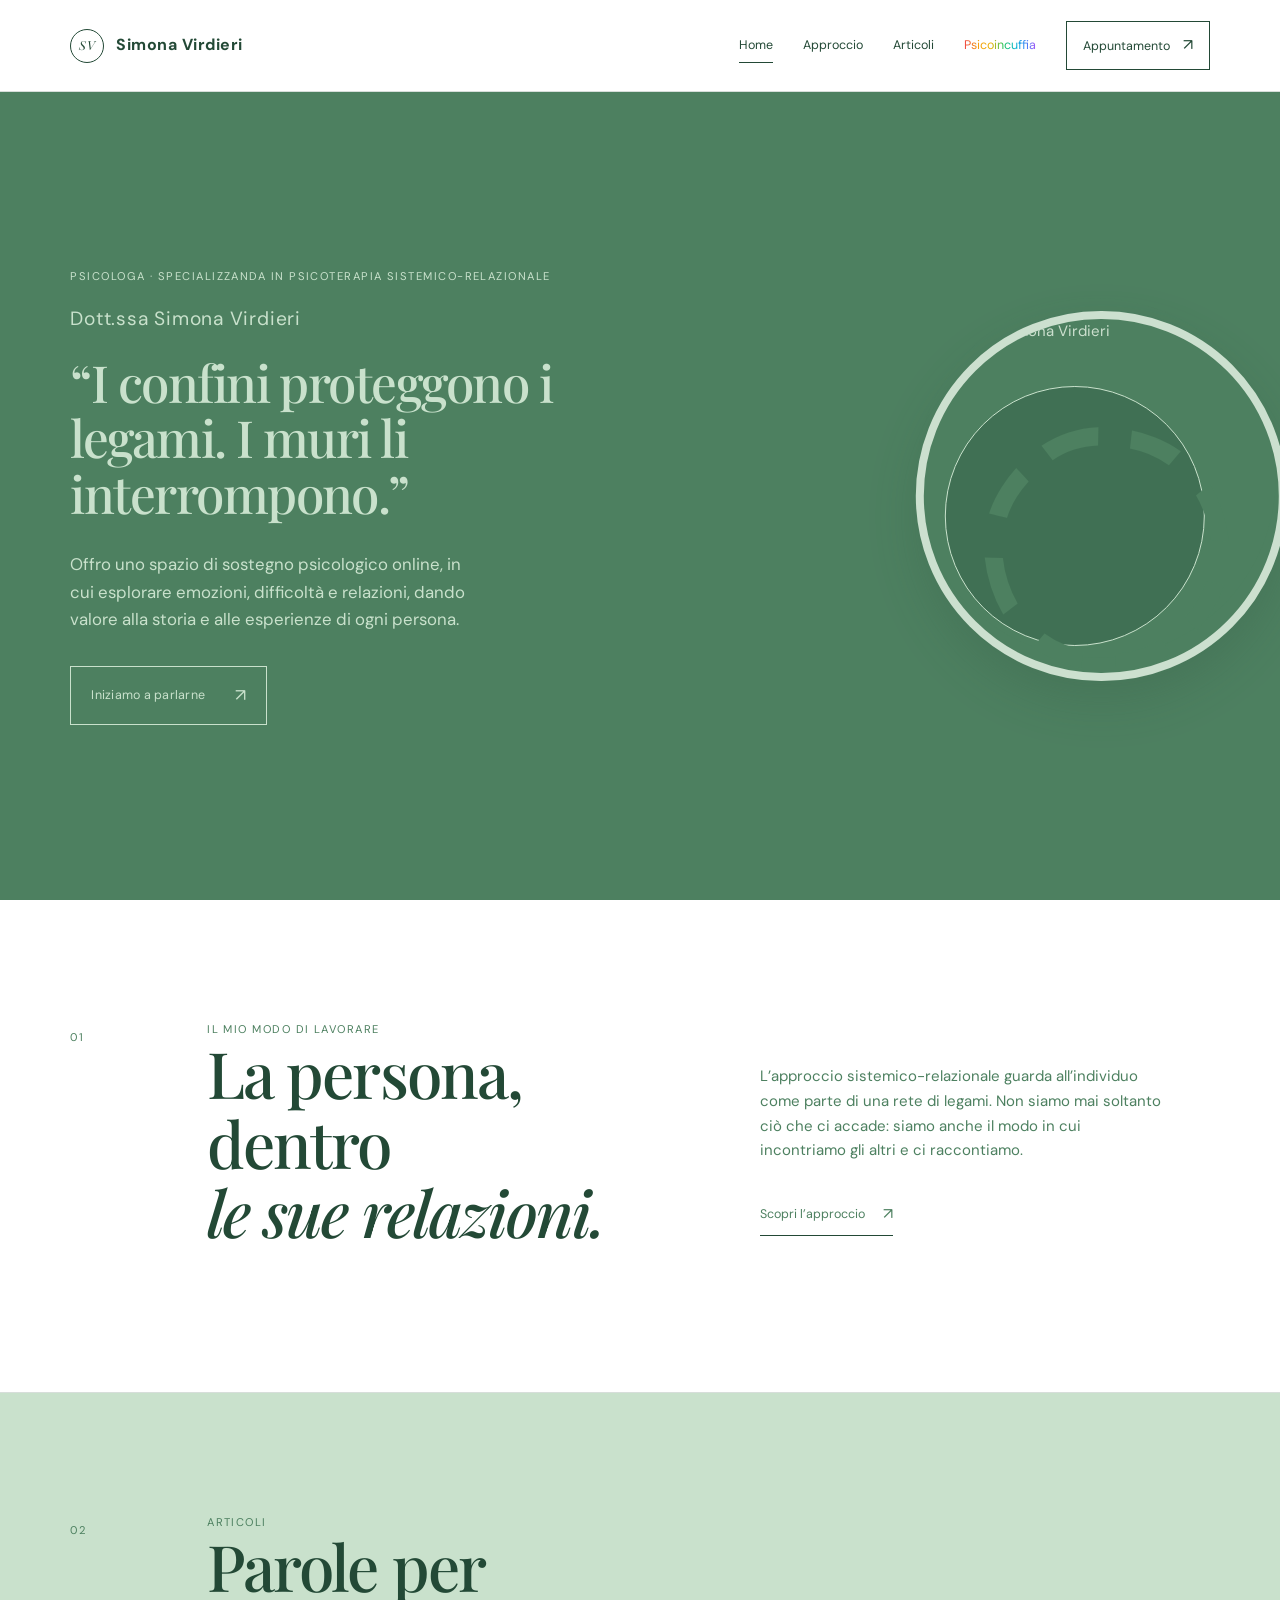
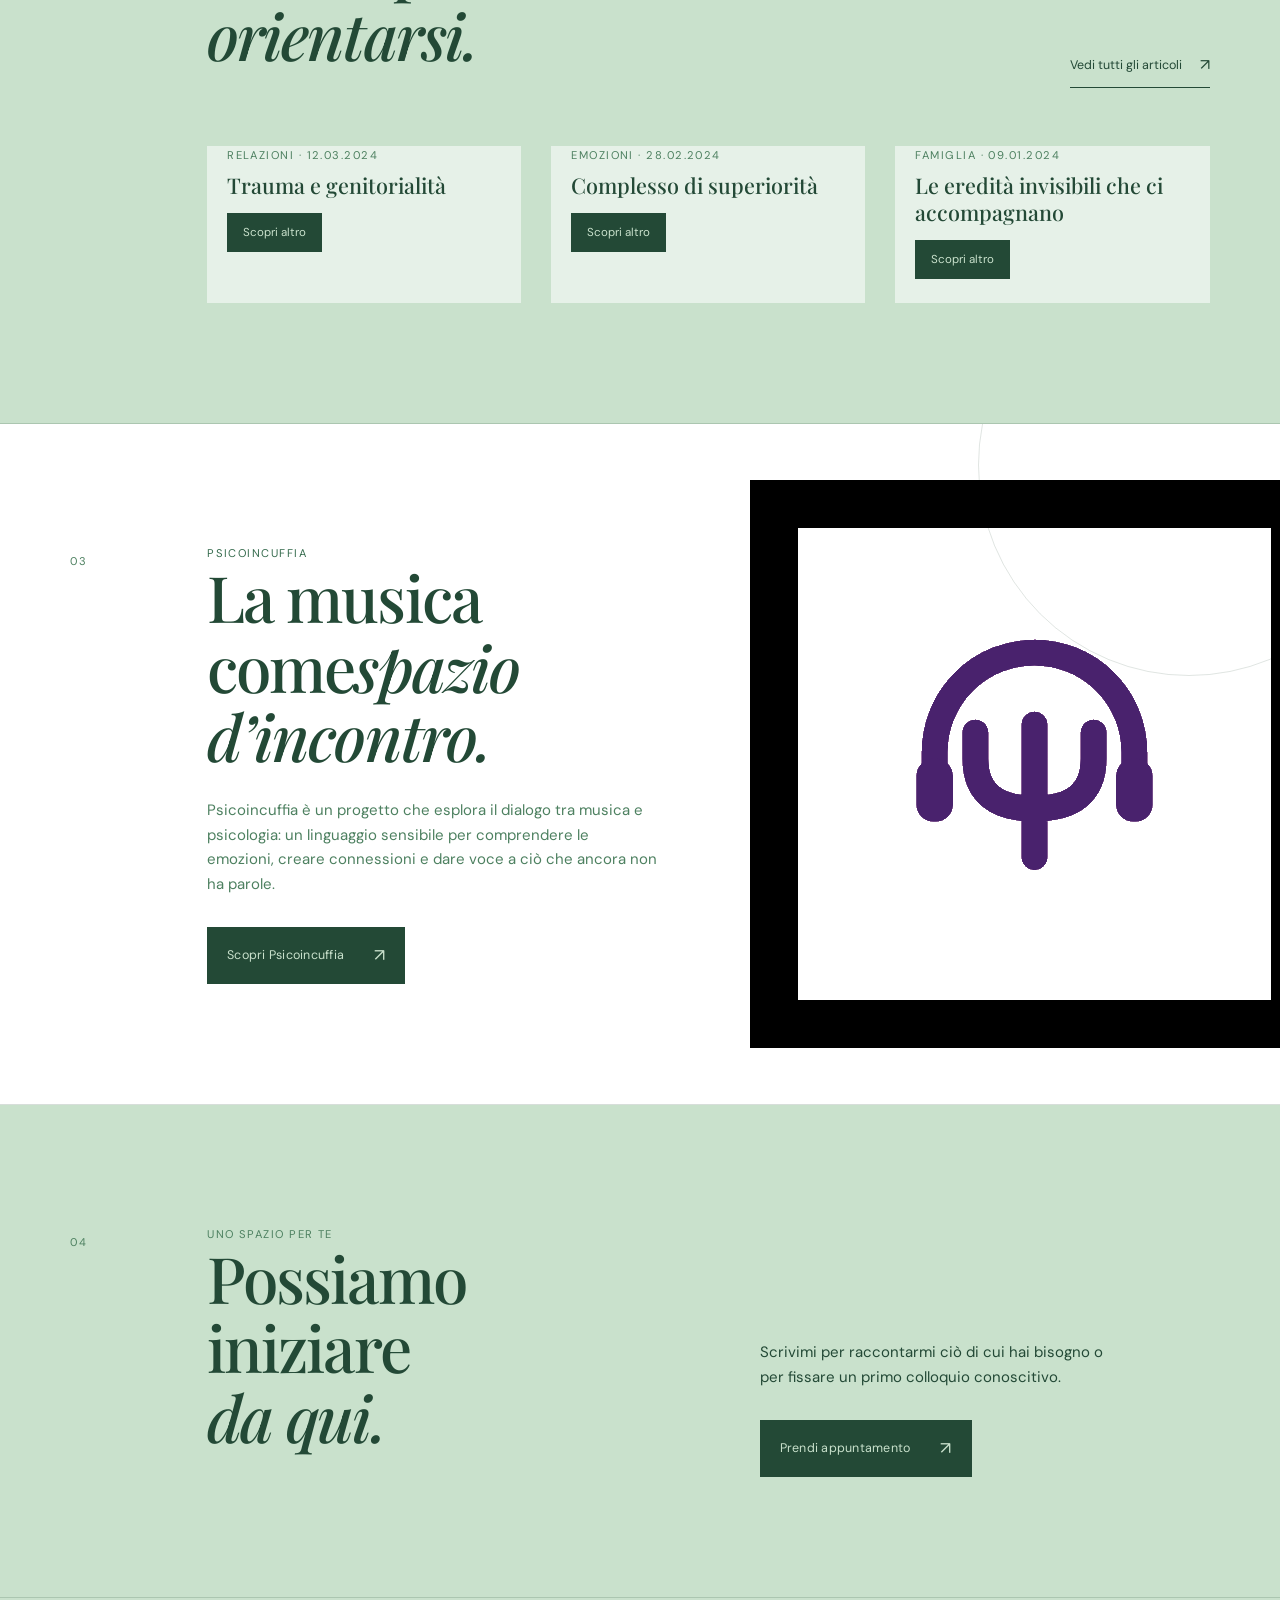
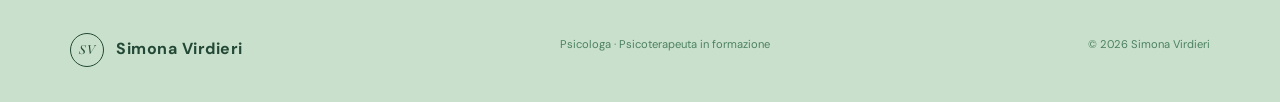
==== index.html @ 4090c01a "Update index.html" ====
<!DOCTYPE html>
<html lang="it">
<head> <meta name="google-site-verification" content="0y4jMV9rz8_rsXm5HGgFkfw5NKQQXF4beronftSLu2Y" />

  <meta charset="UTF-8" />
  <meta name="viewport" content="width=device-width, initial-scale=1.0" />
  <meta name="description" content="Simona Virdieri, psicologa online e specializzanda in psicoterapia sistemico-relazionale. Sostegno psicologico per ansia, autostima e difficoltà relazionali." />
  <title>Simona Virdieri | Psicologa online – Sostegno psicologico</title>
  <link rel="preconnect" href="https://fonts.googleapis.com">
  <link rel="preconnect" href="https://fonts.gstatic.com" crossorigin>
  <link href="https://fonts.googleapis.com/css2?family=DM+Sans:wght@400;500;600&family=Playfair+Display:ital,wght@0,500;0,600;1,500&display=swap" rel="stylesheet">
  <link rel="stylesheet" href="styles.css" />
</head>
<body>
  <header class="site-header">
    <a class="brand" href="index.html"><span>SV</span><strong>Simona Virdieri</strong></a>
    <button class="menu-toggle" aria-label="Apri menu"><i></i><i></i></button>
    <nav class="main-nav">
      <a class="active" href="index.html">Home</a><a href="approccio.html">Approccio</a><a href="articoli.html">Articoli</a><a href="progetto.html">Psicoincuffia</a><a class="nav-cta" href="appuntamento.html">Appuntamento <b>↗</b></a>
    </nav>
  </header>
  <svg aria-hidden="true" width="0" height="0" style="position:absolute">
    <filter id="remove-white" color-interpolation-filters="sRGB">
      <feColorMatrix type="matrix" values="1 0 0 0 0  0 1 0 0 0  0 0 1 0 0  -4 -4 -4 0 8" />
      <feComponentTransfer>
        <feFuncA type="discrete" tableValues="0 0 0 1" />
      </feComponentTransfer>
    </filter>
  </svg>
  <main>
    <section class="hero home-hero">
      <div class="hero-copy"><p class="eyebrow">Psicologa · Specializzanda in psicoterapia sistemico-relazionale</p><p class="hero-name">Dott.ssa Simona Virdieri</p><h1>“I confini proteggono i legami. I muri li interrompono.”</h1><p class="hero-intro">Offro uno spazio di sostegno psicologico online, in cui esplorare emozioni, difficoltà e relazioni, dando valore alla storia e alle esperienze di ogni persona.</p><a class="button button-light" href="appuntamento.html">Iniziamo a parlarne <span>↗</span></a></div>
      <div class="hero-art"><div class="orb orb-one"></div><div class="orb orb-two"></div><div class="line-art">◌</div><img class="hero-photo" src="https://uploads.onecompiler.io/44wy9taac/ai-1789488946558/ChatGPT%20Image%2025%20ago%202026,%2014_10_50.png" alt="Dott.ssa Simona Virdieri"></div>
    </section>

    <section class="numbered-section" id="approccio-preview"><div class="section-number">01</div><div class="section-content"><div><p class="eyebrow">Il mio modo di lavorare</p><h2>La persona, dentro<br><em>le sue relazioni.</em></h2></div><div class="section-text"><p>L’approccio sistemico-relazionale guarda all’individuo come parte di una rete di legami. Non siamo mai soltanto ciò che ci accade: siamo anche il modo in cui incontriamo gli altri e ci raccontiamo.</p><a class="text-link" href="approccio.html">Scopri l’approccio <span>↗</span></a></div></div></section>

    <section class="numbered-section sand" id="articoli-preview"><div class="section-number">02</div><div class="section-content block"><div class="split-heading"><div><p class="eyebrow">Articoli</p><h2>Parole per<br><em>orientarsi.</em></h2></div><a class="text-link desktop-link" href="articoli.html">Vedi tutti gli articoli <span>↗</span></a></div><div class="article-grid"><article class="article-card"><div class="article-image image-quiet"><span>01</span></div><p class="meta">Relazioni · 12.03.2024</p><h3>Trauma e genitorialità</h3><a href="articoli.html#domande" class="read-more">Scopri altro</a></article><article class="article-card"><div class="article-image image-window"><span>02</span></div><p class="meta">Emozioni · 28.02.2024</p><h3>Complesso di superiorità</h3><a href="articoli.html#corpo" class="read-more">Scopri altro</a></article><article class="article-card"><div class="article-image image-hands"><span>03</span></div><p class="meta">Famiglia · 09.01.2024</p><h3>Le eredità invisibili che ci accompagnano</h3><a href="articoli.html#eredita" class="read-more">Scopri altro</a></article></div><a class="text-link mobile-link" href="articoli.html">Vedi tutti gli articoli <span>↗</span></a></div></section>

    <section class="numbered-section project-preview"><div class="section-number">03</div><div class="section-content project-layout"><div><p class="eyebrow">Psicoincuffia</p><h2><span class="Psicoincuffia-title-line">La musica come</span><span class="Psicoincuffia-title-line"><em>spazio d’incontro.</em></span></h2><p class="wide-copy">Psicoincuffia è un progetto che esplora il dialogo tra musica e psicologia: un linguaggio sensibile per comprendere le emozioni, creare connessioni e dare voce a ciò che ancora non ha parole.</p><a class="button button-dark" href="progetto.html">Scopri Psicoincuffia <span>↗</span></a></div><div class="project-mark home-project-mark"><img class="project-logo" src="Avatar.svg" alt="Logo Psicoincuffia"></div></div></section>

    <section class="numbered-section contact-band"><div class="section-number">04</div><div class="section-content contact-layout"><div><p class="eyebrow">Uno spazio per te</p><h2>Possiamo iniziare<br><em>da qui.</em></h2></div><div><p>Scrivimi per raccontarmi ciò di cui hai bisogno o per fissare un primo colloquio conoscitivo.</p><a class="button button-dark" href="appuntamento.html">Prendi appuntamento <span>↗</span></a></div></div></section>
  </main>
  <footer><div class="brand"><span>SV</span><strong>Simona Virdieri</strong></div><p>Psicologa · Psicoterapeuta in formazione</p><p>© <span class="year"></span> Simona Virdieri</p></footer>
  <script src="script.js"></script>
</body>
</html>
---- styles.css ----
/* Base */
:root{--ink:#234936;--muted:#4d8060;--cream:#c9e1cc;--sand:#c9e1cc;--sage:#4d8060;--line:rgba(35,73,54,.18);--pastel-green:#4d8060;--deep-green:#4d8060;--mid-green:#4d8060;--serif:'Playfair Display',Georgia,serif;--sans:'DM Sans',Arial,sans-serif}*{box-sizing:border-box}html{scroll-behavior:smooth}body{margin:0;color:var(--ink);background:var(--cream);font-family:var(--sans);font-size:15px;line-height:1.65;overflow-x:hidden}a{color:inherit;text-decoration:none}h1,h2,h3,p{margin-top:0}h1,h2{font-family:var(--serif);font-weight:500;line-height:1.08;letter-spacing:-.03em}h1{font-size:clamp(3.8rem,8vw,7.7rem);margin:20px 0 30px}.home-hero h1{font-size:clamp(2rem,4vw,4.2rem);max-width:600px}h2{font-size:clamp(2.7rem,5vw,5rem);margin-bottom:26px}h3{font-family:var(--serif);font-size:1.35rem;font-weight:500;line-height:1.25;margin:8px 0 14px}em{font-style:italic;font-weight:500}.eyebrow,.meta,.section-number{font-size:.7rem;letter-spacing:.13em;text-transform:uppercase}.eyebrow{color:var(--muted);margin-bottom:0}.site-header{height:92px;padding:0 5.5vw;display:flex;align-items:center;justify-content:space-between;border-bottom:1px solid var(--line);background:#fff;position:relative;z-index:5}.brand{display:flex;align-items:center;gap:12px;font-size:.78rem;letter-spacing:.04em}.brand strong{font-size:1rem}.brand span{width:34px;height:34px;border:1px solid var(--ink);border-radius:50%;display:grid;place-items:center;font-family:var(--serif);font-style:italic}.main-nav{display:flex;align-items:center;gap:30px;font-size:.78rem}.main-nav a{position:relative}.main-nav a[href="progetto.html"]{background:linear-gradient(90deg,#ef4444 0%,#f59e0b 20%,#eab308 38%,#22c55e 55%,#06b6d4 72%,#3b82f6 86%,#a855f7 100%);-webkit-background-clip:text;background-clip:text;color:transparent}.main-nav a:not(.nav-cta):after{content:'';position:absolute;height:1px;background:var(--ink);left:0;right:100%;bottom:-7px;transition:.3s}.main-nav a:hover:after,.main-nav a.active:after{right:0}.nav-cta{border:1px solid var(--ink);padding:10px 16px;transition:.3s}.nav-cta:hover{background:var(--ink);color:#fff}.nav-cta b{font-size:1rem;margin-left:10px;font-weight:400}.menu-toggle{display:none;background:none;border:0}.hero{min-height:calc(100vh - 92px);padding:7vw 5.5vw;display:grid;grid-template-columns:1.15fr .85fr;align-items:center;background:var(--deep-green);color:var(--cream);overflow:hidden}.hero .eyebrow{color:var(--sand)}.hero-name{font-size:1.2rem;letter-spacing:.04em;margin:18px 0 0;color:var(--cream)}.hero-intro{max-width:410px;color:var(--sand);font-size:1.05rem;margin-bottom:32px}.button{display:inline-flex;align-items:center;gap:30px;padding:14px 20px;font-size:.78rem;letter-spacing:.02em;transition:.3s}.button span{font-size:1.1rem}.button-light{border:1px solid var(--sand)}.button-light:hover{background:var(--sand);color:var(--ink)}.button-dark{background:var(--ink);color:var(--cream)}.button-dark:hover{background:var(--deep-green);transform:translateY(-2px)}.hero-art{height:550px;position:relative;display:grid;place-items:center;transform:translateX(4vw)}.hero-photo{position:relative;z-index:2;width:min(72%,390px);aspect-ratio:1 / 1;object-fit:cover;border-radius:50%;border:8px solid var(--sand);box-shadow:0 20px 50px rgba(35,73,54,.2);filter:saturate(.82)}.orb{position:absolute;border-radius:50%;filter:blur(.2px)}.orb-one{width:360px;height:360px;background:var(--pastel-green);right:3%;top:14%;opacity:.8}.orb-two{width:260px;height:260px;border:1px solid var(--sand);right:22%;top:30%;background:rgba(35,73,54,.28)}.line-art{position:absolute;z-index:1;right:15%;top:22%;font-family:var(--serif);font-size:20rem;line-height:1;color:var(--mid-green);transform:rotate(-18deg)}.numbered-section{padding:120px 5.5vw;border-bottom:1px solid var(--line);display:grid;grid-template-columns:12% 1fr}.numbered-section#approccio-preview,.numbered-section.project-preview{background:#fff}.numbered-section#articoli-preview,.numbered-section.contact-band{background:var(--cream)}.section-number{color:var(--muted);padding-top:8px}.section-content{display:grid;grid-template-columns:1fr 1fr;gap:8vw}.section-text{max-width:410px;padding-top:44px;color:var(--muted)}.text-link{display:inline-flex;gap:18px;align-items:center;font-size:.78rem;margin-top:23px;border-bottom:1px solid var(--ink);padding-bottom:8px}.text-link span{font-size:1rem}.sand{background:var(--sand)}.section-content.block{display:block}.split-heading{display:flex;justify-content:space-between;align-items:end;margin-bottom:50px}.desktop-link{margin:0 0 8px}.mobile-link{display:none}.article-grid{display:grid;grid-template-columns:repeat(3,1fr);gap:30px}.article-image{height:260px;position:relative;overflow:hidden;margin-bottom:20px}.article-card .article-image,.full-article .article-image{display:none}.article-card{padding-bottom:24px;background:rgba(255,255,255,.55)}.article-card .article-image{margin:0 0 20px}.article-card .meta,.article-card h3,.article-card .read-more{margin-left:20px;margin-right:20px}.article-image:before,.article-image:after{content:'';position:absolute;border-radius:50%}.image-quiet{background:var(--mid-green)}.image-quiet:before{width:230px;height:230px;border:1px solid var(--sand);left:15%;top:-10%}.image-quiet:after{width:140px;height:140px;background:var(--sage);right:12%;bottom:-15%}.image-window{background:var(--sage)}.image-window:before{width:150px;height:280px;background:var(--sand);left:25%;top:-30px;transform:skew(-8deg)}.image-window:after{width:2px;height:300px;background:var(--ink);left:54%;top:0;box-shadow:60px 0 var(--ink)}.image-hands{background:var(--mid-green)}.image-hands:before{width:260px;height:110px;background:var(--sand);left:10%;bottom:-8%;transform:rotate(-25deg)}.image-hands:after{width:210px;height:100px;border:1px solid var(--ink);left:25%;bottom:16%;transform:rotate(20deg)}.article-image span{position:absolute;z-index:1;right:16px;top:14px;color:#fff;font-family:var(--serif);font-style:italic;font-size:1.5rem}.meta{color:var(--muted);margin-bottom:6px}.read-more{display:inline-flex;align-items:center;background:var(--ink);color:var(--cream);padding:10px 16px;font-size:.72rem;transition:.3s}.read-more:hover{background:var(--deep-green);transform:translateY(-2px)}.project-preview{background:#dcebdc;position:relative;overflow:hidden}.project-preview:after{content:'';position:absolute;width:420px;height:420px;border:1px solid rgba(35,73,54,.14);border-radius:50%;right:-120px;top:-170px;pointer-events:none}.project-preview .section-content{position:relative;z-index:1}.project-preview .eyebrow{color:#356b4d}.project-preview .wide-copy{color:#4d8060}.project-layout{align-items:center}.wide-copy{max-width:450px;color:var(--muted);margin:28px 0 30px}.nowrap{white-space:nowrap}.mindfamily-title-line{display:block;white-space:nowrap}.project-mark{justify-self:end;width:350px;height:350px;border:0;border-radius:0;display:flex;align-items:center;justify-content:center;overflow:visible;transform:none;background:transparent}.project-logo{display:block;width:135%;height:135%;object-fit:contain;transform:none;mix-blend-mode:multiply;filter:url(#remove-white) contrast(1.35) saturate(1.15)}.project-page-mark{background:transparent}.project-page-mark .project-logo{width:135%;height:135%;filter:url(#remove-white)}.home-project-mark{background:transparent}.home-project-mark .project-logo{width:135%;height:135%;padding:0;object-fit:contain;transform:none;filter:url(#remove-white)}.contact-band{background:var(--sage)}.contact-layout{align-items:end}.contact-layout>div:last-child{max-width:360px;color:var(--ink)}.contact-layout .button{margin-top:15px}.contact-buttons{display:flex;flex-wrap:wrap;gap:12px;margin-top:15px}.contact-buttons .button{margin-top:0}footer{padding:35px 5.5vw;display:flex;align-items:center;justify-content:space-between;color:var(--muted);font-size:.7rem}footer .brand{color:var(--ink)}
/* Inner pages */
.page-intro{padding:100px 12% 80px;border-bottom:1px solid var(--line)}.article-page-intro{background:#fff;padding-top:72px;padding-bottom:58px}.article-page-intro h1{font-size:clamp(2.7rem,5vw,5rem)}.page-intro h1{max-width:900px;margin-bottom:25px}.approach-intro{text-align:left}.approach-intro .eyebrow{text-align:left}.approach-intro h1{font-size:clamp(3rem,6vw,6rem);margin-left:0;margin-right:0}.approach-intro p:last-child{margin-left:0;margin-right:0}.page-intro p{max-width:510px;color:var(--muted);font-size:1.05rem}.inner-section{padding:90px 12%;border-bottom:1px solid var(--line)}.white-section{background:#fff}.inner-grid{display:grid;grid-template-columns:1fr 1fr;gap:10vw}.inner-section h2{font-size:clamp(2.4rem,4vw,4rem)}.inner-section p{color:var(--muted);max-width:560px}.quote{font:italic 1.8rem/1.3 var(--serif);color:var(--ink)!important;border-left:1px solid var(--sage);padding-left:28px;margin:0}.principles{display:grid;grid-template-columns:repeat(3,minmax(0,1fr));gap:18px;margin-top:60px;align-items:stretch}.principle{height:280px;min-height:280px;min-width:0;padding:24px;background:var(--cream);border:1px solid var(--line);display:flex;flex-direction:column;justify-content:space-between;transition:.35s;transform:none;overflow:hidden;overflow-wrap:break-word;word-break:normal;hyphens:auto}.principle:nth-child(2){background:#dcebdc;transform:none}.principle:nth-child(3){background:var(--sand);transform:none}.principle:hover{background:#fff;transform:translateY(-10px)}.principle strong{font:1.6rem var(--serif);display:block;margin-bottom:12px;flex-shrink:0}.principle p{margin-bottom:0;overflow-wrap:break-word;word-break:normal;hyphens:auto}.article-search{padding:45px 12% 0;background:#fff}.article-search label{display:block;color:var(--muted);font-size:.7rem;letter-spacing:.13em;text-transform:uppercase;margin-bottom:12px}.search-field{max-width:620px;display:flex;align-items:center;border-bottom:1px solid var(--ink)}.search-field input{width:100%;border:0;outline:0;background:transparent;color:var(--ink);font:1.05rem var(--sans);padding:12px 0}.search-field input::placeholder{color:var(--muted)}.search-field button{border:0;background:var(--ink);color:var(--cream);padding:10px 16px;font:inherit;font-size:.75rem;cursor:pointer;white-space:nowrap;transition:.3s}.search-field button:hover{background:var(--deep-green)}.search-field button span{margin-left:10px;font-size:1rem}.search-status{min-height:24px;margin:14px 0 0;color:var(--muted);font-size:.8rem}.article-list{padding:25px 12% 55px;background:#fff;display:grid;gap:30px}.full-article{display:grid;grid-template-columns:1fr;gap:0;padding:30px;background:var(--cream);border:1px solid var(--line)}.full-article .article-image{display:none}.full-article h2{font-size:2.8rem;margin:8px 0 15px}.full-article>div:first-child>.meta{display:none}.full-article>div:last-child>.eyebrow{display:none}.full-article p{max-width:620px;color:var(--muted)}.article-body{margin-top:20px}.article-body p{margin-bottom:14px}.article-toggle{font-family:var(--sans);background:none;color:var(--ink);cursor:pointer}.article-toggle:hover{background:var(--ink);color:var(--cream)}.more-articles{display:block;margin:10px auto 0;background:var(--ink);color:var(--cream);border:0;padding:14px 28px;font:inherit;font-size:.78rem;cursor:pointer}.more-articles span{font-size:1rem;margin-left:16px}.additional-articles{display:grid;gap:30px;margin-top:30px}.additional-articles[hidden]{display:none}.project-hero{background:var(--sand);min-height:450px;display:grid;grid-template-columns:1fr 1fr;align-items:center;padding:70px 12%}.project-hero h1{font-size:clamp(4rem,8vw,8rem);color:var(--muted);margin-bottom:28px}.project-hero-description{max-width:460px;margin:0;padding-bottom:28px;border-bottom:1px solid var(--ink)}
/* Identità visiva MindFamily */
.project-site{background:#fff;color:#182d5b}.project-site .site-header{background:#fff;border-color:rgba(24,45,91,.16)}.project-site .eyebrow{color:#405d99}.project-site .project-hero-original{min-height:calc(100vh - 92px);position:relative;overflow:hidden;grid-template-columns:1fr 1fr;padding:8vw 12%;background:#f5f3ed}.project-site .project-hero-original:before{content:'';position:absolute;width:58vw;height:58vw;border-radius:50%;right:-18vw;top:-25vw;background:#e7eee8;opacity:.72;filter:blur(1px)}.project-site .project-hero-copy,.project-site .project-visual{position:relative;z-index:1}.project-kicker{font-size:.7rem;letter-spacing:.18em;text-transform:uppercase;color:#718b82;margin:24px 0 0}.project-site .project-hero-original h1{font-size:clamp(4rem,9vw,8rem);line-height:1.12;letter-spacing:-.04em;color:#182d5b;margin:25px 0 38px;padding:0 .24em .28em 0;overflow:visible}.project-site .project-hero-original h1 em{display:inline-block;line-height:1.12;padding:0 .18em .12em 0;background:#9bb9ad;-webkit-background-clip:border-box;background-clip:border-box;color:#182d5b}.project-site .project-hero-description{font-size:1.05rem;line-height:1.55;border-color:#182d5b}.project-button{margin-top:25px;background:#182d5b;color:#fff}.project-button:hover{background:#718b82}.project-visual{height:480px;display:grid;place-items:center}.project-site .project-page-mark{width:360px;height:360px;z-index:2}.project-site .project-page-mark .project-logo{width:145%;height:145%;mix-blend-mode:multiply}.visual-ring{position:absolute;border:1px solid rgba(24,45,91,.22);border-radius:50%;animation:projectPulse 5s ease-in-out infinite}.ring-one{width:390px;height:390px}.ring-two{width:520px;height:520px;animation-delay:1s}.visual-note{position:absolute;z-index:3;color:#c48c99;font:italic 5rem var(--serif);animation:noteFloat 4s ease-in-out infinite}.note-one{top:8%;right:8%}.note-two{bottom:8%;left:8%;color:#7fa6ad;animation-delay:1.2s}.project-scroll-label{position:absolute;bottom:28px;left:12%;font-size:.65rem;letter-spacing:.16em;text-transform:uppercase;color:#718b82}.project-scroll-label span{font-size:1.1rem;margin-left:12px}@keyframes projectPulse{50%{transform:scale(1.06);opacity:.5}}@keyframes noteFloat{50%{transform:translateY(-12px) rotate(8deg)}}.project-manifesto{position:relative;display:grid;grid-template-columns:18% 1fr 20%;gap:5vw;padding:120px 12%;background:#fff;border-bottom:1px solid rgba(24,45,91,.16)}.manifesto-index{font-size:.65rem;letter-spacing:.15em;color:#405d99}.manifesto-content{max-width:720px}.manifesto-content h2{color:#182d5b;font-size:clamp(2rem,3.5vw,3.5rem)}.manifesto-content>p:not(.eyebrow){max-width:580px;color:#405d99}.manifesto-stamp{align-self:center;justify-self:end;width:130px;height:130px;border:1px solid #ef476f;border-radius:50%;display:grid;place-items:center;text-align:center;color:#ef476f;font:2.2rem var(--serif);transform:rotate(12deg)}.manifesto-stamp span{font: .5rem var(--sans);letter-spacing:.08em;text-transform:uppercase}.project-voices{padding:110px 12%;background:#eef3ef;color:#182d5b;display:grid;grid-template-columns:30% 1fr;gap:6vw}.project-voices .eyebrow{color:#718b82}.project-voices h2{color:#182d5b}.voices-track{display:grid;grid-template-columns:repeat(3,1fr);gap:14px;align-items:end}.voice-card{min-height:210px;padding:24px;background:#f5f2ed;border:1px solid rgba(24,45,91,.14);display:flex;flex-direction:column;justify-content:space-between;transform:rotate(-2deg);transition:.35s}.voice-card:nth-child(2){background:#e5eee9;transform:rotate(2deg) translateY(-24px)}.voice-card:nth-child(3){background:#edf1f0}.voice-card:hover{background:#e9dddd;transform:translateY(-10px) rotate(0)}.voice-card span{font-size:.7rem;color:#718b82}.voice-card strong{font:2rem var(--serif)}.voice-card p{margin:0;color:#5f7770;font-size:.85rem}.project-site .social-section{background:#fff;color:#182d5b}.project-site .social-card{background:#f3f0eb;border-color:rgba(24,45,91,.12)}.project-site .social-card:hover{background:#e8efeb}.project-site .playlist-section{background:#fff}.project-site .playlist-card{background:#718f82}.playlist-section{padding:110px 12%;display:grid;grid-template-columns:.85fr 1.15fr;gap:8vw;align-items:center;background:#fff;border-bottom:1px solid var(--line)}.playlist-section>div:first-child{position:relative;padding:38px 0 38px 38px}.playlist-section>div:first-child:before{content:'LISTEN';position:absolute;left:0;top:0;color:var(--muted);font-size:.62rem;letter-spacing:.2em;writing-mode:vertical-rl}.playlist-section h2{font-size:clamp(2.2rem,3.4vw,3.5rem);margin:14px 0 20px;white-space:nowrap}.playlist-section p:not(.eyebrow){max-width:450px;color:var(--muted);margin-bottom:28px}.playlist-card{width:min(100%,430px);min-height:235px;justify-self:end;border-radius:24px;background:linear-gradient(125deg,#123b2a 0%,#1f6548 52%,#75b58a 100%);position:relative;overflow:hidden;box-shadow:0 18px 38px rgba(35,73,54,.2);isolation:isolate;transform:rotate(1.5deg);transition:transform .4s ease,box-shadow .4s ease}.playlist-card:hover{transform:rotate(0) translateY(-5px);box-shadow:0 25px 48px rgba(35,73,54,.27)}.playlist-card:before,.playlist-card:after{content:'';position:absolute;border:1px solid rgba(255,255,255,.28);border-radius:50%;pointer-events:none}.playlist-card:before{width:430px;height:430px;right:-245px;top:-270px}.playlist-card:after{width:270px;height:270px;left:-155px;bottom:-205px;box-shadow:0 0 0 14px rgba(255,255,255,.035),0 0 0 30px rgba(255,255,255,.025)}.playlist-lines{display:flex;gap:clamp(5px,1vw,10px);align-items:center;justify-content:center;position:absolute;inset:18% 18%;height:58%;transform:rotate(-7deg)}.playlist-lines i{display:block;flex:1;max-width:3px;min-width:2px;background:#fff;border-radius:99px;box-shadow:0 0 12px rgba(255,255,255,.5);animation:wave 1.8s ease-in-out infinite alternate}.playlist-button{position:absolute;z-index:2;right:24px;bottom:22px;width:48px;height:48px;padding:0;border:1px solid rgba(255,255,255,.8);border-radius:50%;background:rgba(255,255,255,.14);backdrop-filter:blur(8px);transform:none;transition:.3s}.play-button span{position:absolute;left:50%;top:50%;width:0;height:0;border-top:8px solid transparent;border-bottom:8px solid transparent;border-left:12px solid #fff;transform:translate(-38%,-50%)}.playlist-button:hover{background:#fff;transform:translateY(-2px)}.playlist-button:hover span{border-left-color:var(--ink)}.playlist-lines i:nth-child(1){height:18%}.playlist-lines i:nth-child(2){height:32%}.playlist-lines i:nth-child(3){height:48%}.playlist-lines i:nth-child(4){height:28%}.playlist-lines i:nth-child(5){height:64%}.playlist-lines i:nth-child(6){height:82%}.playlist-lines i:nth-child(7){height:58%}.playlist-lines i:nth-child(8){height:36%}.playlist-lines i:nth-child(9){height:72%}.playlist-lines i:nth-child(10){height:94%}.playlist-lines i:nth-child(11){height:68%}.playlist-lines i:nth-child(12){height:42%}.playlist-lines i:nth-child(13){height:76%}.playlist-lines i:nth-child(14){height:54%}.playlist-lines i:nth-child(15){height:86%}.playlist-lines i:nth-child(16){height:62%}.playlist-lines i:nth-child(17){height:38%}.playlist-lines i:nth-child(18){height:70%}.playlist-lines i:nth-child(19){height:24%}@keyframes wave{0%{transform:scaleY(.72);opacity:.65}100%{transform:scaleY(1.12);opacity:1}}.playlist-lines i:nth-child(2){animation-delay:.12s}.playlist-lines i:nth-child(3){animation-delay:.24s}.playlist-lines i:nth-child(4){animation-delay:.36s}.playlist-lines i:nth-child(5){animation-delay:.48s}.playlist-lines i:nth-child(6){animation-delay:.6s}.playlist-lines i:nth-child(7){animation-delay:.72s}.playlist-lines i:nth-child(8){animation-delay:.84s}.playlist-lines i:nth-child(9){animation-delay:.96s}.playlist-lines i:nth-child(10){animation-delay:1.08s}.playlist-lines i:nth-child(11){animation-delay:1.2s}.playlist-lines i:nth-child(12){animation-delay:1.32s}.playlist-lines i:nth-child(13){animation-delay:1.44s}.playlist-lines i:nth-child(14){animation-delay:1.56s}.playlist-lines i:nth-child(15){animation-delay:1.68s}.playlist-lines i:nth-child(16){animation-delay:1.8s}.playlist-lines i:nth-child(17){animation-delay:1.92s}.playlist-lines i:nth-child(18){animation-delay:2.04s}.playlist-lines i:nth-child(19){animation-delay:2.16s}.social-section{padding:100px 12%;display:grid;grid-template-columns:1fr 1fr;gap:10vw;align-items:center;background:#fff;color:var(--ink);border-bottom:1px solid var(--line)}.social-section .eyebrow{color:var(--muted)}.social-heading h2{margin:14px 0 20px}.social-heading>p:not(.eyebrow){max-width:470px;color:var(--muted)}.social-links{display:grid;gap:18px}.social-card{position:relative;display:flex;flex-direction:column;padding:25px 30px;background:var(--cream);border:1px solid var(--line);transition:.3s}.social-card:hover{background:var(--sand);transform:translateY(-3px)}.social-label{color:var(--muted);font-size:.68rem;letter-spacing:.13em;text-transform:uppercase}.social-card strong{font:1.7rem var(--serif);font-weight:500;margin-top:5px}.social-arrow{position:absolute;right:28px;top:50%;font-size:1.25rem;transform:translateY(-50%)}.project-hero .project-mark{justify-self:center}.contact-page{display:grid;grid-template-columns:1fr 1fr;gap:10vw;padding:100px 12%;min-height:550px}.contact-page h1{font-size:clamp(2.8rem,5vw,4.8rem)}.article-detail{max-width:900px;margin:0 auto;padding:80px 6vw 110px}.back-link{display:inline-flex;align-items:center;gap:12px;color:var(--muted);font-size:.78rem;border-bottom:1px solid var(--line);padding-bottom:8px;margin-bottom:65px;transition:.3s}.back-link:hover{color:var(--ink);gap:17px}.back-link span{font-size:1.2rem}.article-detail h1{font-size:clamp(3rem,6vw,6rem);max-width:800px;margin:15px 0 12px}.article-detail>.meta{margin-bottom:35px}.detail-image{display:none}.detail-content{max-width:650px;margin:0 auto}.detail-content h2{font-family:var(--serif);font-size:clamp(1.55rem,2.5vw,2.25rem);line-height:1.2;margin:45px 0 18px}.detail-content p{color:var(--muted);font-size:1.05rem;margin:0;line-height:1.65}.detail-content h2{margin:42px 0 12px}.detail-content h2:last-of-type{margin-top:70px}.detail-content p{margin-bottom:0}.contact-space{color:#fff}.contact-details{border-top:1px solid var(--line);padding-top:25px;align-self:center}.detail{margin-bottom:30px}.detail small{display:block;text-transform:uppercase;letter-spacing:.13em;font-size:.65rem;color:var(--muted);margin-bottom:5px}.detail a{font:1.35rem var(--serif);border-bottom:1px solid var(--line)}
@media(max-width:760px){.site-header{height:74px;padding:0 6vw}.menu-toggle{display:block;width:30px;padding:5px}.menu-toggle i{display:block;border-top:1px solid var(--ink);margin:6px 0}.main-nav{display:none;position:absolute;top:74px;left:0;right:0;background:var(--cream);padding:24px 6vw 30px;flex-direction:column;align-items:flex-start;gap:18px;border-bottom:1px solid var(--line)}.main-nav.open{display:flex}.nav-cta{border-left:0;padding-left:0}.hero{min-height:720px;display:block;padding:75px 6vw;position:relative}.hero-art{height:300px;margin-top:25px;transform:none}.hero-photo{width:min(62%,245px);border-width:6px}.orb-one{width:230px;height:230px;right:3%;top:0}.orb-two{width:160px;height:160px;right:26%;top:22%}.line-art{font-size:10rem;right:20%;top:5%}.numbered-section{display:block;padding:75px 6vw}.section-number{margin-bottom:30px}.section-content,.inner-grid,.contact-page,.project-hero{display:block}.section-text{padding-top:0;margin-top:15px}.split-heading{display:block;margin-bottom:35px}.desktop-link{display:none}.mobile-link{display:inline-flex}.article-grid{grid-template-columns:1fr;gap:45px}.article-image{height:260px}.project-mark{width:250px;height:250px;margin:55px auto 10px}.project-mark span{font-size:6rem}.contact-layout>div:last-child{margin-top:25px}.page-intro{padding:70px 6vw 55px}.inner-section{padding:65px 6vw}.inner-grid>div+div{margin-top:45px}.principles{grid-template-columns:1fr;gap:25px;margin-top:45px}.principle{height:auto;min-height:240px;overflow:visible;overflow-wrap:break-word;hyphens:auto}.article-search{padding:35px 6vw 0}.article-list{padding:15px 6vw 45px}.full-article{display:block;padding:50px 0}.full-article .article-image{height:230px}.full-article h2{font-size:2.3rem;margin-top:25px}.project-hero{padding:65px 6vw}.project-hero .project-mark{margin-top:45px}.contact-page{padding:70px 6vw}.contact-details{margin-top:55px}.article-detail{padding:55px 6vw 75px}.back-link{margin-bottom:45px}.article-detail h1{font-size:clamp(2.7rem,11vw,4rem)}.detail-image{height:260px;margin-bottom:40px}.detail-content p{font-size:1rem}.playlist-section{display:block;padding:65px 6vw}.playlist-card{margin:35px auto 0;min-height:205px;width:min(100%,360px);border-radius:20px}.playlist-lines{inset:18% 16%;height:58%}.playlist-button{right:18px;bottom:16px}.social-section{display:block;padding:65px 6vw}.social-heading{margin-bottom:40px}.social-card{padding:22px 24px}.social-arrow{right:24px}footer{display:block;padding:30px 6vw}footer p{margin:12px 0}.wide-copy{margin-top:20px}}/* Scroll reveal */
.reveal-ready .hero-copy,.reveal-ready .hero-art,.reveal-ready .numbered-section,.reveal-ready .page-intro,.reveal-ready .inner-section,.reveal-ready .full-article,.reveal-ready .project-hero,.reveal-ready .contact-page{opacity:0;transform:translateY(38px);transition:opacity .9s cubic-bezier(.22,1,.36,1),transform .9s cubic-bezier(.22,1,.36,1)}
.reveal-ready .hero-copy,.reveal-ready .hero-art{opacity:1;transform:none}
.reveal-ready .numbered-section:nth-of-type(2),.reveal-ready .inner-section:nth-of-type(2){transition-delay:.08s}
.reveal-ready .numbered-section:nth-of-type(3),.reveal-ready .inner-section:nth-of-type(3){transition-delay:.16s}
.reveal-ready .numbered-section:nth-of-type(4),.reveal-ready .inner-section:nth-of-type(4){transition-delay:.24s}
.reveal-ready .is-visible{opacity:1;transform:none}

/* Header dinamico durante lo scorrimento */
.site-header{transition:box-shadow .35s ease,background .35s ease}
.site-header.is-scrolled{box-shadow:0 8px 24px rgba(35,73,54,.1);background:rgba(255,255,255,.94);backdrop-filter:blur(10px)}
@media (prefers-reduced-motion:reduce){html{scroll-behavior:auto}.reveal-ready .hero-copy,.reveal-ready .hero-art,.reveal-ready .numbered-section,.reveal-ready .page-intro,.reveal-ready .inner-section,.reveal-ready .full-article,.reveal-ready .project-hero,.reveal-ready .contact-page{opacity:1;transform:none;transition:none}.button{transition:none}}
/* Hero home: foto più grande, leggermente più a sinistra senza invadere il testo */
@media(min-width:761px){.home-hero{grid-template-columns:1.35fr .65fr}.home-hero .hero-art{transform:translateX(6vw)}.home-hero .hero-photo{width:min(100%,500px)}.home-hero .hero-copy{position:relative;z-index:3}}

@media(max-width:760px){.project-site .project-hero-original{min-height:calc(100vh - 74px);padding:65px 6vw 90px}.project-site .project-hero-original h1{font-size:clamp(4rem,18vw,6.5rem);line-height:1.14;letter-spacing:-.02em;margin:22px 0 32px;padding:0 .24em .3em 0}.project-site .project-hero-original h1 em{line-height:1.14;padding:0 .18em .16em 0}.project-visual{height:300px;margin-top:25px}.project-site .project-page-mark{width:240px;height:240px}.ring-one{width:270px;height:270px}.ring-two{width:350px;height:350px}.note-one{top:0;right:5%;font-size:3.5rem}.note-two{bottom:0;left:4%;font-size:3.5rem}.project-scroll-label{left:6vw;bottom:25px}.project-manifesto{display:block;padding:75px 6vw}.manifesto-index{margin-bottom:35px}.manifesto-stamp{margin:45px 0 0 auto}.project-voices{display:block;padding:75px 6vw}.voices-track{grid-template-columns:1fr;gap:18px;margin-top:40px}.voice-card,.voice-card:nth-child(2){min-height:160px;transform:none}.voice-card:hover{transform:translateY(-5px)} }

/* Mobile: contenuti fluidi e nessun elemento deve uscire dallo schermo */
@media(max-width:760px){
  body{width:100%;min-width:0;overflow-x:hidden}
  h1,h2{overflow-wrap:break-word}
  .hero-copy,.hero-art,.section-content,.inner-grid,.contact-layout,.project-layout{min-width:0}
  .home-hero h1{font-size:clamp(2.15rem,10vw,3.4rem);line-height:1.08}
  .hero-intro{font-size:.98rem}
  .section-content,.inner-grid{grid-template-columns:1fr;gap:0}
  .section-content h2,.inner-section h2{font-size:clamp(2.35rem,11vw,3.6rem)}
  .section-text{max-width:none}

  /* Approccio: le tre schede diventano leggibili anche su telefoni piccoli. */
  .approach-intro{padding-top:58px;padding-bottom:48px}
  .approach-intro h1{font-size:clamp(2.8rem,13vw,4.2rem);line-height:1.05}
  .inner-section.white-section{padding-top:58px}
  .principles{display:grid;grid-template-columns:1fr;gap:18px;margin-top:38px}
  .principle,.principle:nth-child(2),.principle:nth-child(3){
    width:100%;min-height:0;height:auto;padding:27px 24px 25px;transform:none;
  }
  .principle strong{white-space:normal;font-size:1.35rem;margin:24px 0 14px}
  .principle p{max-width:none;font-size:.94rem;line-height:1.55}
  .principle:hover,.principle:nth-child(2):hover,.principle:nth-child(3):hover{transform:translateX(0);box-shadow:0 12px 25px rgba(35,73,54,.1)}

  .article-grid{width:100%}
  .article-card{min-width:0}
  .mindfamily-title-line{white-space:normal}
  .project-mark{max-width:100%}
}

@media(max-width:360px){
  .site-header{padding-left:5vw;padding-right:5vw}
  .numbered-section,.inner-section,.page-intro,.contact-page{padding-left:5vw;padding-right:5vw}
  .brand strong{font-size:.9rem}
  .principle{padding-left:20px;padding-right:20px}
  .principle p{font-size:.9rem}
}

@media(max-width:760px){
  .nowrap{white-space:normal}
  .playlist-section h2{white-space:normal}
  .detail a,.contact-details a{overflow-wrap:anywhere}
  .full-article h2{overflow-wrap:anywhere}
  .article-page-intro h1{font-size:clamp(2.5rem,11vw,3.8rem)}
  .project-hero-description{max-width:100%}
}

/* Micro-interazioni: movimento leggero e coerente in tutto il sito */
.button,.read-more,.text-link,.social-card,.principle,.article-card,.voice-card,.playlist-card,.brand,.main-nav a{transition:transform .3s ease,background-color .3s ease,color .3s ease,box-shadow .3s ease,border-color .3s ease}
.button:hover,.read-more:hover{transform:translateY(-3px)}
.text-link:hover{gap:24px;color:var(--muted)}
.brand:hover{transform:translateX(3px)}
.main-nav a:not(.nav-cta):hover{transform:translateY(-2px)}
.article-card{transition:transform .35s ease,box-shadow .35s ease}
.article-card:hover{transform:translateY(-6px);box-shadow:0 14px 28px rgba(35,73,54,.1)}
.article-image{transition:transform .45s ease,filter .45s ease}
.article-card:hover .article-image{transform:scale(1.025);filter:saturate(1.08)}
.principle:hover{box-shadow:0 12px 25px rgba(35,73,54,.1)}
.project-site .social-card:hover{transform:translateX(6px)}
.project-site .story-step:hover{transform:translateY(-6px)}

@media (prefers-reduced-motion:reduce){.button,.read-more,.text-link,.social-card,.principle,.article-card,.voice-card,.playlist-card,.brand,.main-nav a,.article-image{transition:none}.button:hover,.read-more:hover,.text-link:hover,.brand:hover,.main-nav a:not(.nav-cta):hover,.article-card:hover,.project-site .social-card:hover{transform:none}}

/* Box dell'approccio: composizione editoriale più morbida e leggibile */
.principles{grid-template-columns:repeat(3,minmax(0,1fr));gap:20px;margin-top:58px}
.principle{position:relative;height:auto;min-height:315px;padding:34px 28px 28px;border:0;border-radius:2px;background:#f4f8f2;box-shadow:0 12px 28px rgba(35,73,54,.06);justify-content:flex-start;overflow:hidden;transition:transform .35s ease,box-shadow .35s ease,background-color .35s ease}
.principle:before{content:'';position:absolute;top:0;left:0;width:100%;height:5px;background:var(--ink)}
.principle:after{content:attr(data-number);position:absolute;right:22px;top:20px;color:rgba(35,73,54,.2);font:italic 2rem var(--serif)}
.principle:nth-child(1){background:#eef6ed}
.principle:nth-child(2){background:#e1efdf;transform:translateY(22px)}
.principle:nth-child(3){background:#d3e8d4;transform:translateY(44px)}
.principle:nth-child(1):before{background:#6d9f78}
.principle:nth-child(2):before{background:#4d8060}
.principle:nth-child(3):before{background:#234936}
.principle strong{position:relative;z-index:1;margin:28px 0 18px;font:500 1.45rem/1.1 var(--serif);letter-spacing:.02em;white-space:nowrap}
.principle p{position:relative;z-index:1;max-width:31ch;color:var(--muted);line-height:1.55;overflow-wrap:normal;word-break:normal;hyphens:none}
.principle:hover{background:#fff;transform:translateY(-8px);box-shadow:0 18px 35px rgba(35,73,54,.13)}
.principle:nth-child(2):hover{transform:translateY(14px)}
.principle:nth-child(3):hover{transform:translateY(36px)}
@media(max-width:760px){
  .principles{display:grid;grid-template-columns:1fr;gap:16px;margin-top:42px}
  .principle,.principle:nth-child(2),.principle:nth-child(3){
    width:100%;
    min-height:0;
    height:auto;
    padding:26px 24px 24px;
    transform:none;
    overflow:hidden;
  }
  .principle strong{
    display:block;
    margin:20px 0 12px;
    font-size:1.35rem;
    line-height:1.15;
    white-space:normal;
    overflow-wrap:normal;
    word-break:normal;
  }
  .principle p{
    max-width:none;
    margin:0;
    font-size:.95rem;
    line-height:1.55;
    overflow-wrap:break-word;
  }
  .principle:hover,.principle:nth-child(2):hover,.principle:nth-child(3):hover{
    transform:translateX(4px);
  }
}


/* MindFamily: palette più viva, mantenendo un equilibrio pastello */
.project-site .project-hero-original{background:#fff8f1}
.project-site .project-hero-original:before{background:#b9ded3;opacity:.85}
.project-site .project-hero-original h1 em{background:#f3b6c5;color:#182d5b}
.project-site .project-kicker,.project-site .project-scroll-label{color:#537f76}
.project-site .visual-ring{border-color:rgba(24,45,91,.32)}
.project-site .visual-note{color:#e57d91}
.project-site .note-two{color:#4f9da0}
.project-site .project-manifesto{background:#fff}
.project-site .manifesto-content h2{color:#182d5b}
.project-site .manifesto-content>p:not(.eyebrow){color:#4c6797}
.project-site .project-voices{background:#d8eee7}
.project-site .voice-card{background:#ffd9a8;border-color:rgba(24,45,91,.18)}
.project-site .voice-card:nth-child(2){background:#f6bfd0}
.project-site .voice-card:nth-child(3){background:#b9d9f0}
.project-site .voice-card p{color:#405d75}
.project-site .playlist-section{background:#fff8f1}
.project-site .playlist-card{background:linear-gradient(125deg,#3659a8 0%,#6f79c9 52%,#e79bad 100%)}
.project-site .social-section{background:#fff}
.project-site .social-card{background:#dcecf7}
.project-site .social-card:nth-child(2){background:#f8d7df}
.project-site .social-card:hover{background:#c7e5df}

/* Storyline orizzontale per il cuore di MindFamily */
.project-story{position:relative;padding:78px 12%;background:#d8eee7;color:#182d5b;border-bottom:1px solid rgba(24,45,91,.16);overflow:hidden}.project-story:before{content:'';position:absolute;width:340px;height:340px;border:1px solid rgba(24,45,91,.2);border-radius:50%;right:-120px;top:-145px}.project-story:after{content:'♪';position:absolute;right:8%;bottom:-32px;color:rgba(229,125,145,.45);font:9rem/1 var(--serif);transform:rotate(-15deg)}.story-intro{position:relative;z-index:1;max-width:620px;margin-bottom:38px}.story-intro h2{font-size:clamp(2.1rem,3.2vw,3.3rem);margin:12px 0 18px}.story-intro>p:not(.eyebrow){max-width:480px;color:#405d75}.storyline{position:relative;z-index:1;display:grid;grid-template-columns:1fr 46px 1fr 46px 1fr;align-items:center;gap:0}.story-step{min-height:190px;padding:21px 23px;background:#ffd9a8;border:1px solid rgba(24,45,91,.18);box-shadow:7px 8px 0 rgba(24,45,91,.08);transition:transform .35s ease,box-shadow .35s ease}.story-step:hover{transform:translateY(-6px);box-shadow:10px 12px 0 rgba(24,45,91,.12)}.story-step-two,.story-step-three{background:#ffd9a8}.story-step-number{display:block;font:italic 1.55rem var(--serif);color:#537f76;margin-bottom:11px}.story-step-label{margin:0 0 7px;color:#537f76;font-size:.62rem;letter-spacing:.15em;text-transform:uppercase}.story-step strong{display:block;font:1.35rem/1.15 var(--serif);margin-bottom:10px}.story-step>p:last-child{margin:0;color:#405d75;font-size:.78rem;line-height:1.45}.story-arrow{font-size:1.8rem;text-align:center;color:#e57d91;line-height:1}.storyline:before{content:'';position:absolute;left:0;right:0;top:50%;border-top:1px solid rgba(24,45,91,.25);z-index:-1}
@media(max-width:760px){.project-story{padding:58px 6vw}.story-intro h2{font-size:clamp(2.1rem,9vw,3.2rem)}.story-intro{margin-bottom:30px}.storyline{display:block}.storyline:before{left:20px;right:auto;top:20px;bottom:20px;height:auto;border-top:0;border-left:1px solid rgba(24,45,91,.25)}.story-step{min-height:0;margin-left:20px;margin-bottom:0;padding:20px}.story-step-number{margin-bottom:8px}.story-step strong{font-size:1.25rem}.story-arrow{height:45px;display:grid;place-items:center;transform:rotate(90deg);position:relative;z-index:1;font-size:1.6rem}.story-step:hover{transform:translateX(5px)} }

/* Palette coerente MindFamily: blu, crema, verde acqua e corallo */
.project-site{
  --mf-blue:#182d5b;
  --mf-cream:#fff8f1;
  --mf-mint:#d8eee7;
  --mf-coral:#e57d91;
  background:var(--mf-cream);
  color:var(--mf-blue);
}
.project-site .site-header,
.project-site .project-manifesto,
.project-site .social-section,
.project-site footer{background:var(--mf-cream);color:var(--mf-blue)}
.project-site .site-header{border-color:rgba(24,45,91,.2)}
.project-site .project-hero-original,
.project-site .playlist-section{background:var(--mf-cream)}
.project-site .project-hero-original:before,
.project-site .project-voices,
.project-site .project-story{background:var(--mf-mint)}
.project-site .project-hero-original h1,
.project-site .manifesto-content h2,
.project-site .project-story,
.project-site .playlist-section h2,
.project-site .social-section,
.project-site .social-card strong{color:var(--mf-blue)}
.project-site .project-hero-original h1 em,
.project-site .project-kicker,
.project-site .project-scroll-label,
.project-site .project-story .eyebrow,
.project-site .story-step-label,
.project-site .story-step-number{color:var(--mf-coral)}
.project-site .project-hero-original h1 em{background:var(--mf-coral)}
.project-site .project-hero-description,
.project-site .manifesto-content>p:not(.eyebrow),
.project-site .project-voices .eyebrow,
.project-site .voice-card p,
.project-site .playlist-section p:not(.eyebrow),
.project-site .social-heading>p:not(.eyebrow){color:var(--mf-blue)}
.project-site .visual-ring,
.project-site .storyline:before,
.project-site .story-step,
.project-site .voice-card,
.project-site .social-card{border-color:rgba(24,45,91,.25)}
.project-site .visual-note,
.project-site .note-two{color:var(--mf-coral)}
.project-site .story-step,
.project-site .story-step-two,
.project-site .story-step-three,
.project-site .voice-card,
.project-site .voice-card:nth-child(2),
.project-site .voice-card:nth-child(3),
.project-site .social-card,
.project-site .social-card:nth-child(2){background:var(--mf-cream)}
.project-site .story-arrow,
.project-site .manifesto-stamp{color:var(--mf-coral)}
.project-site .manifesto-stamp{border-color:var(--mf-coral)}
.project-site .playlist-card{background:var(--mf-mint)}
.project-site .project-button,
.project-site .nav-cta{background:var(--mf-blue);color:var(--mf-cream)}
.project-site .project-button:hover,
.project-site .nav-cta:hover,
.project-site .social-card:hover{background:var(--mf-coral);color:var(--mf-blue)}
.project-site .project-logo{filter:url(#remove-white) contrast(1.15) saturate(.7)}
.project-site .project-hero-original h1 em{background:var(--mf-coral);background-clip:border-box;-webkit-background-clip:border-box;color:var(--mf-blue);-webkit-text-fill-color:var(--mf-blue)}

/* Alternanza cromatica della pagina MindFamily */
.project-site{
  --mf-sky:#dcecf7;
}
.project-site .project-hero-original,
.project-site .social-section,
.project-site .playlist-section,
.project-site footer,
.project-site .site-header,
.project-site .project-manifesto{
  background:var(--mf-cream);
}
.project-site .project-manifesto,
.project-site .project-story{
  background:var(--mf-sky);
}
.project-site .project-voices{
  background:var(--mf-cream);
}

/* MindFamily in verde pastello, in armonia con il sito principale */
.project-site{
  --mf-cream:#c9e1cc;
  --mf-mint:#dcebdc;
  --mf-sky:#dcebdc;
}
.project-site .project-hero-original,
.project-site .social-section,
.project-site .playlist-section,
.project-site footer,
.project-site .site-header,
.project-site .project-manifesto{
  background:var(--mf-cream);
}
.project-site .project-hero-original:before,
.project-site .project-voices,
.project-site .project-story{
  background:var(--mf-mint);
}
.project-site .story-step,
.project-site .story-step-two,
.project-site .story-step-three,
.project-site .voice-card,
.project-site .voice-card:nth-child(2),
.project-site .voice-card:nth-child(3),
.project-site .social-card,
.project-site .social-card:nth-child(2){
  background:#e7f1e7;
}
  .project-site .playlist-card{
  background:var(--mf-mint);
}

/* MindFamily: alternanza tra verde pastello e bianco */
.project-site .project-hero-original,
.project-site .project-story,
.project-site .playlist-section{
  background:var(--mf-mint);
}
.project-site .project-manifesto,
.project-site .social-section,
.project-site footer{
  background:#fff;
}
.project-site .project-hero-original:before{
  background:#c9e1cc;
}
.project-site .project-voices{
  background:#fff;
}

/* MindFamily: alternanza regolare verde / bianco */
.project-site .project-hero-original,
.project-site .social-section,
.project-site .playlist-section{
  background:var(--mf-mint);
}
.project-site .project-manifesto,
.project-site .project-story{
  background:#fff;
}
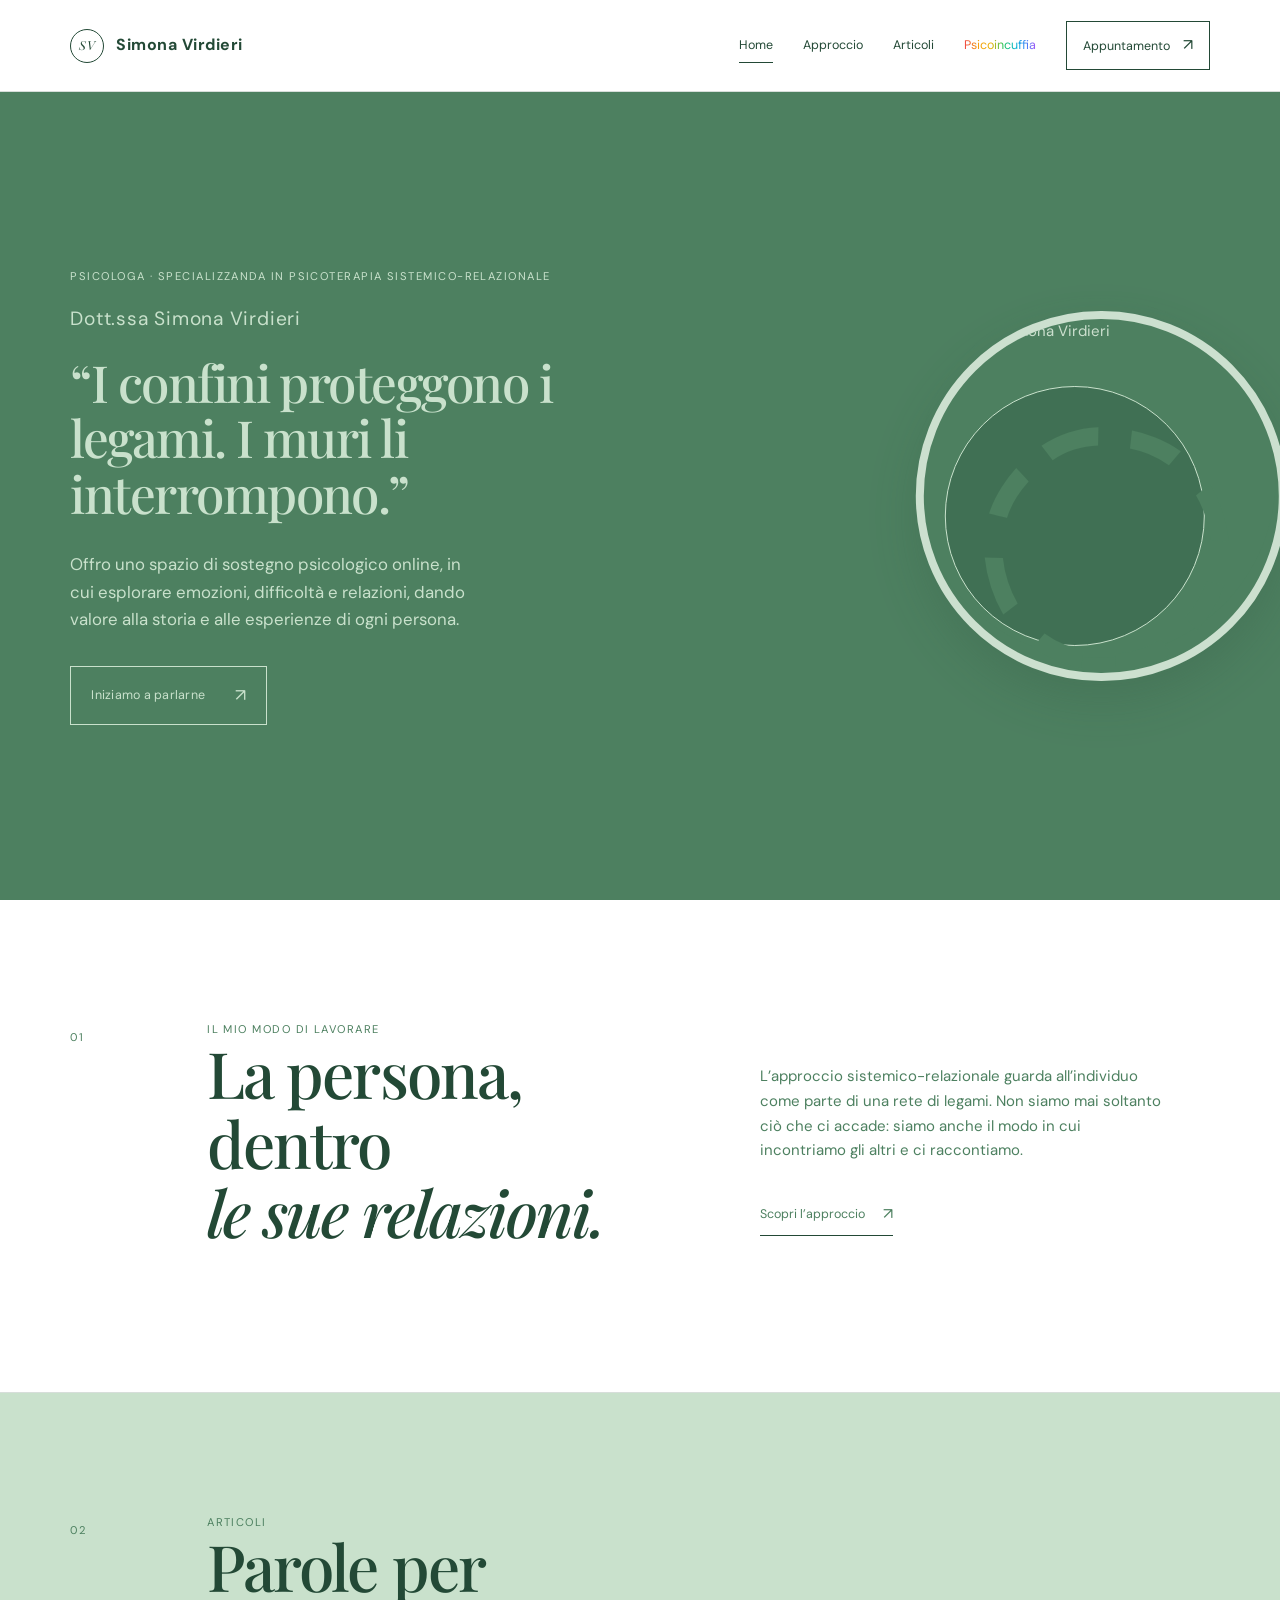
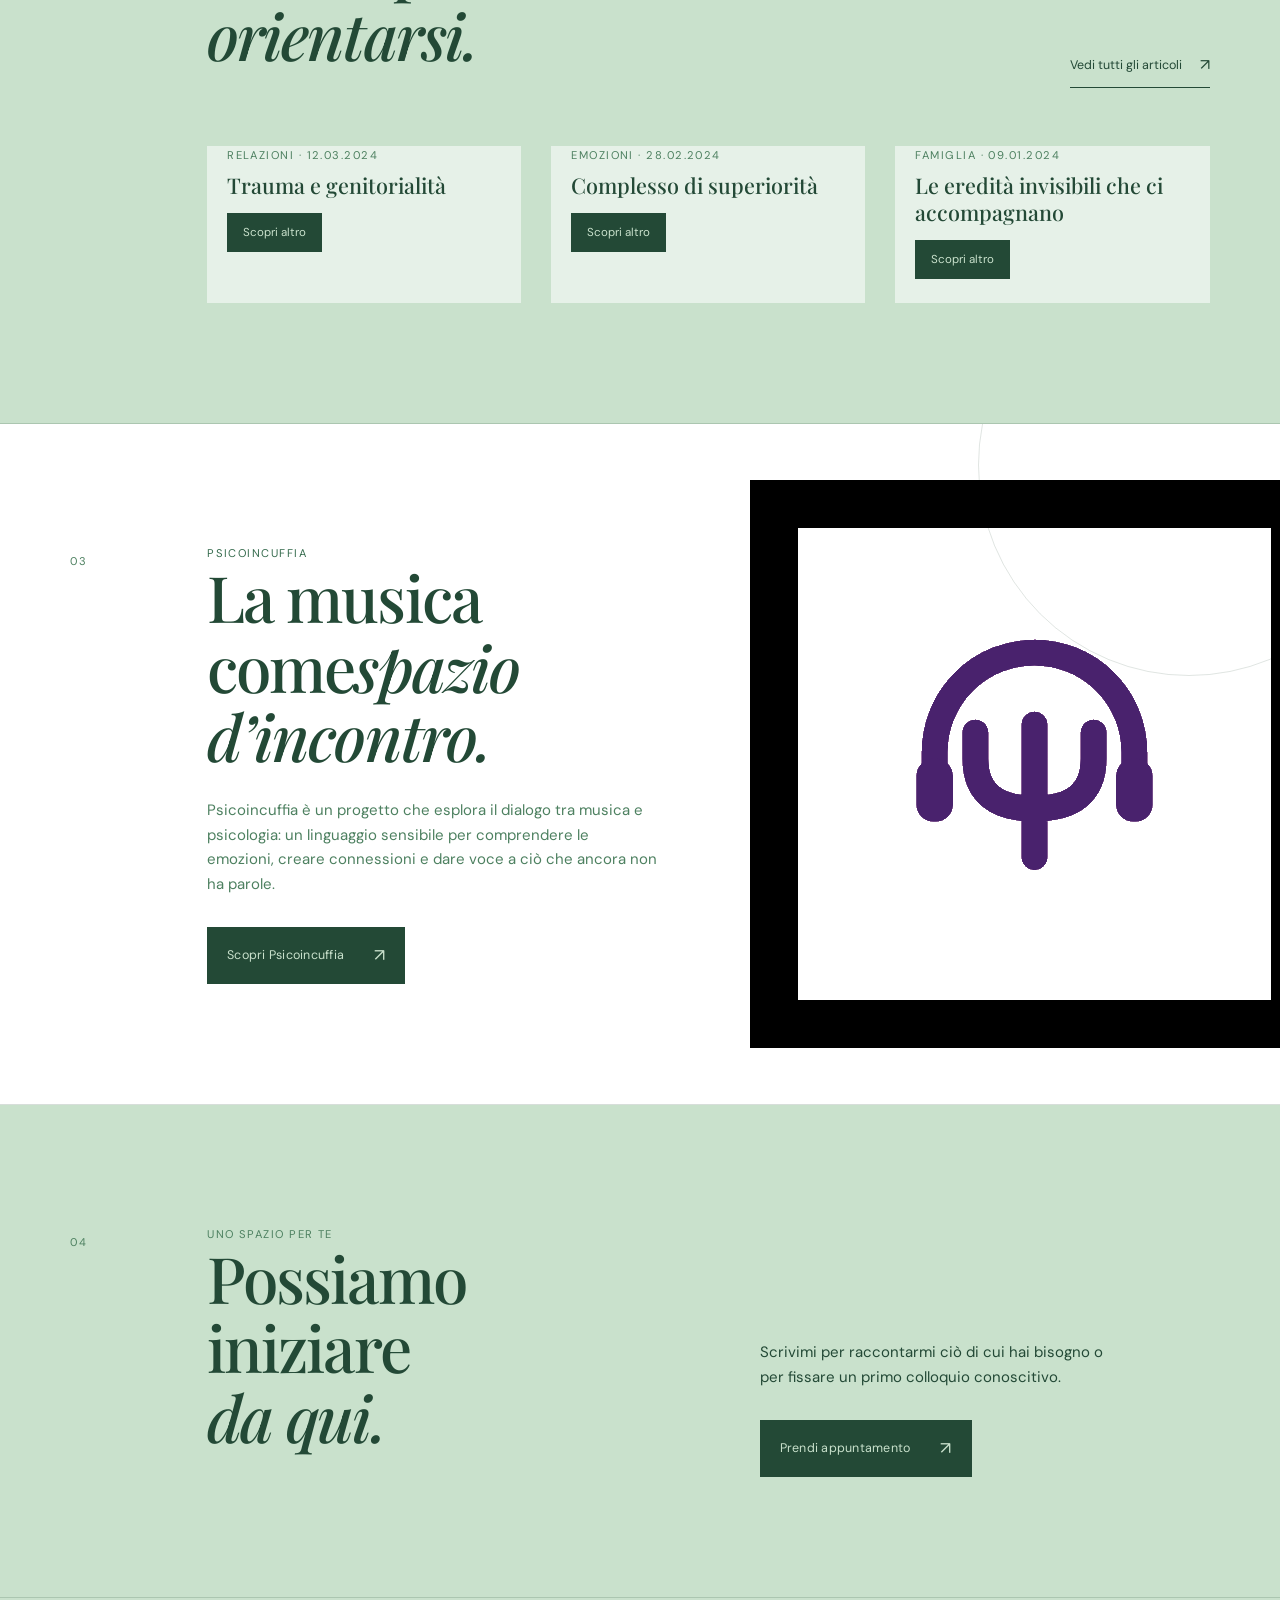
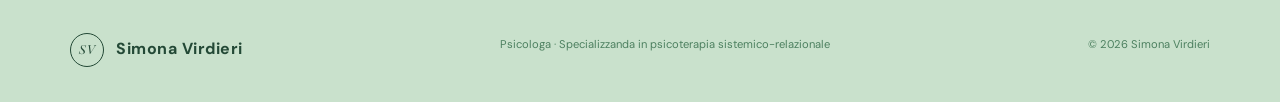
==== commit c37eea65: "Update index.html" ====
--- a/index.html
+++ b/index.html
@@ -41,7 +41,7 @@
 
     <section class="numbered-section contact-band"><div class="section-number">04</div><div class="section-content contact-layout"><div><p class="eyebrow">Uno spazio per te</p><h2>Possiamo iniziare<br><em>da qui.</em></h2></div><div><p>Scrivimi per raccontarmi ciò di cui hai bisogno o per fissare un primo colloquio conoscitivo.</p><a class="button button-dark" href="appuntamento.html">Prendi appuntamento <span>↗</span></a></div></div></section>
   </main>
-  <footer><div class="brand"><span>SV</span><strong>Simona Virdieri</strong></div><p>Psicologa · Psicoterapeuta in formazione</p><p>© <span class="year"></span> Simona Virdieri</p></footer>
+  <footer><div class="brand"><span>SV</span><strong>Simona Virdieri</strong></div><p>Psicologa · Specializzanda in psicoterapia sistemico-relazionale</p><p>© <span class="year"></span> Simona Virdieri</p></footer>
   <script src="script.js"></script>
 </body>
 </html>
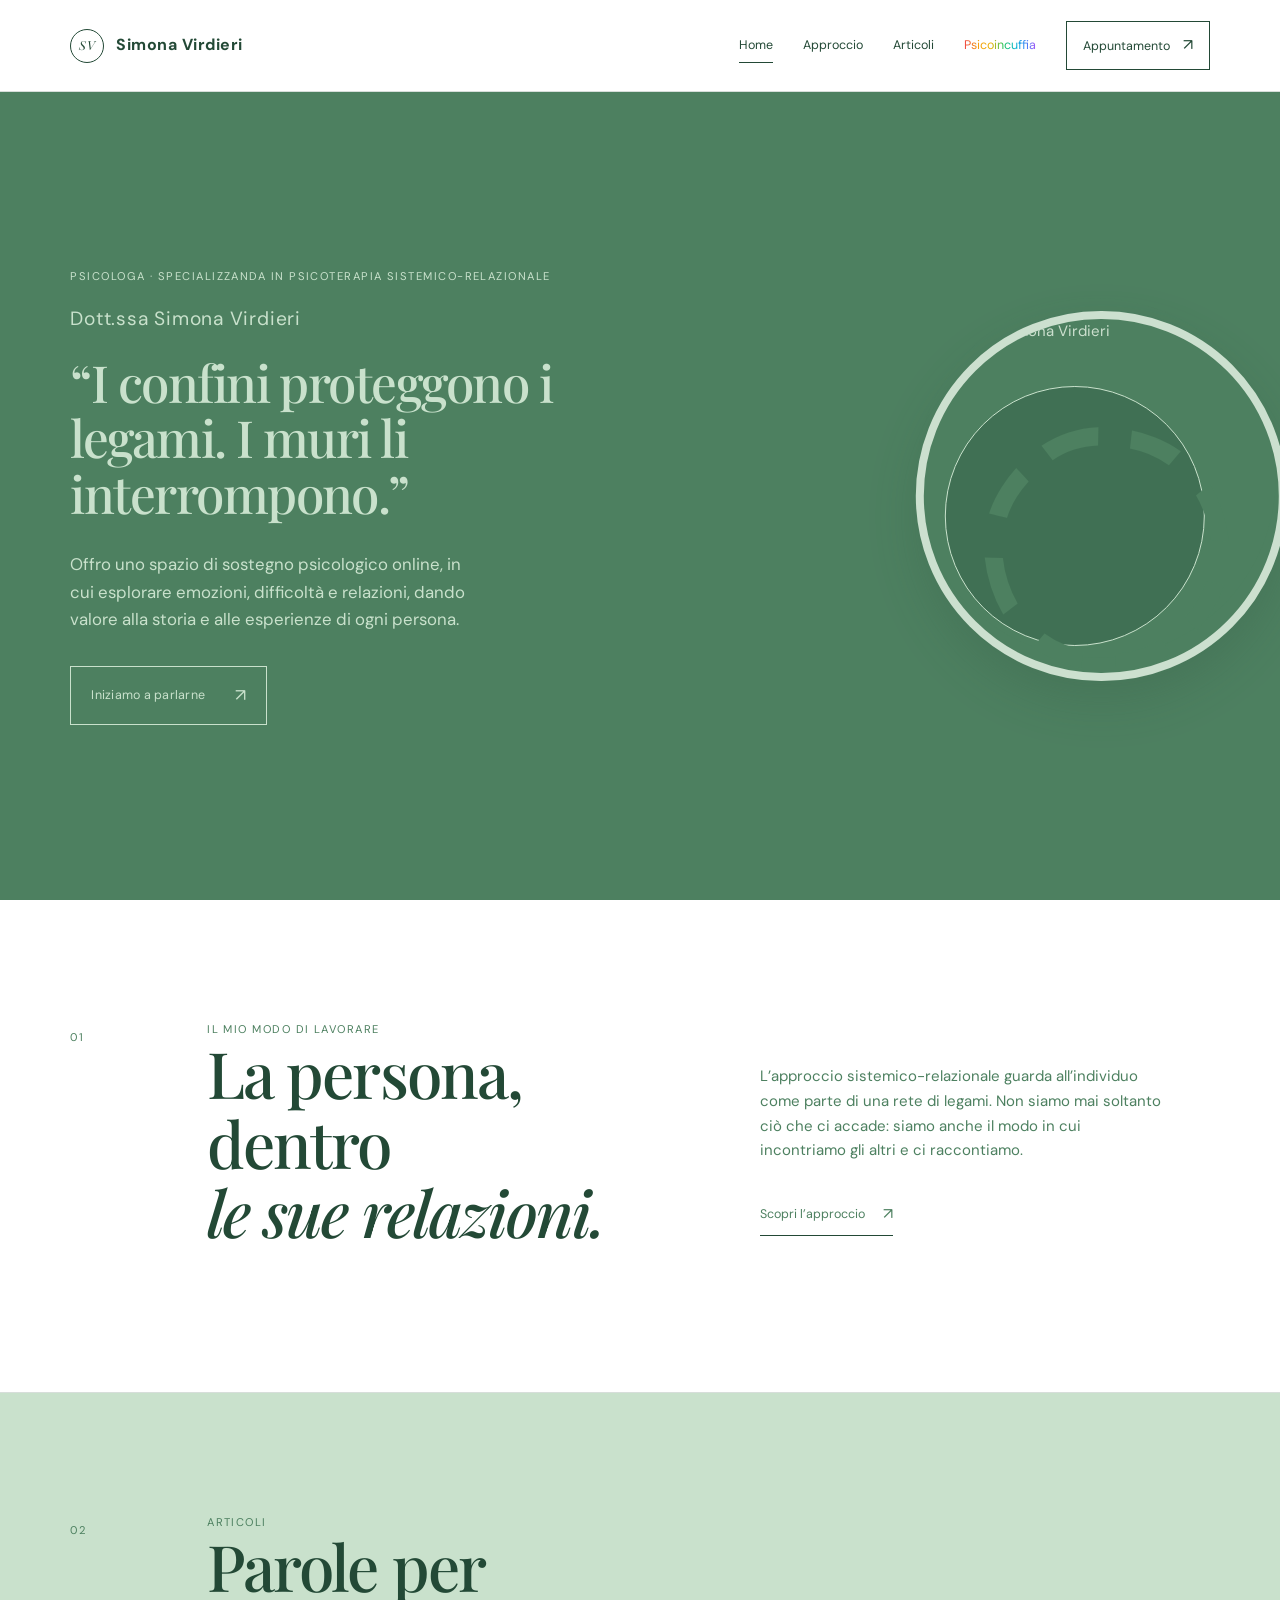
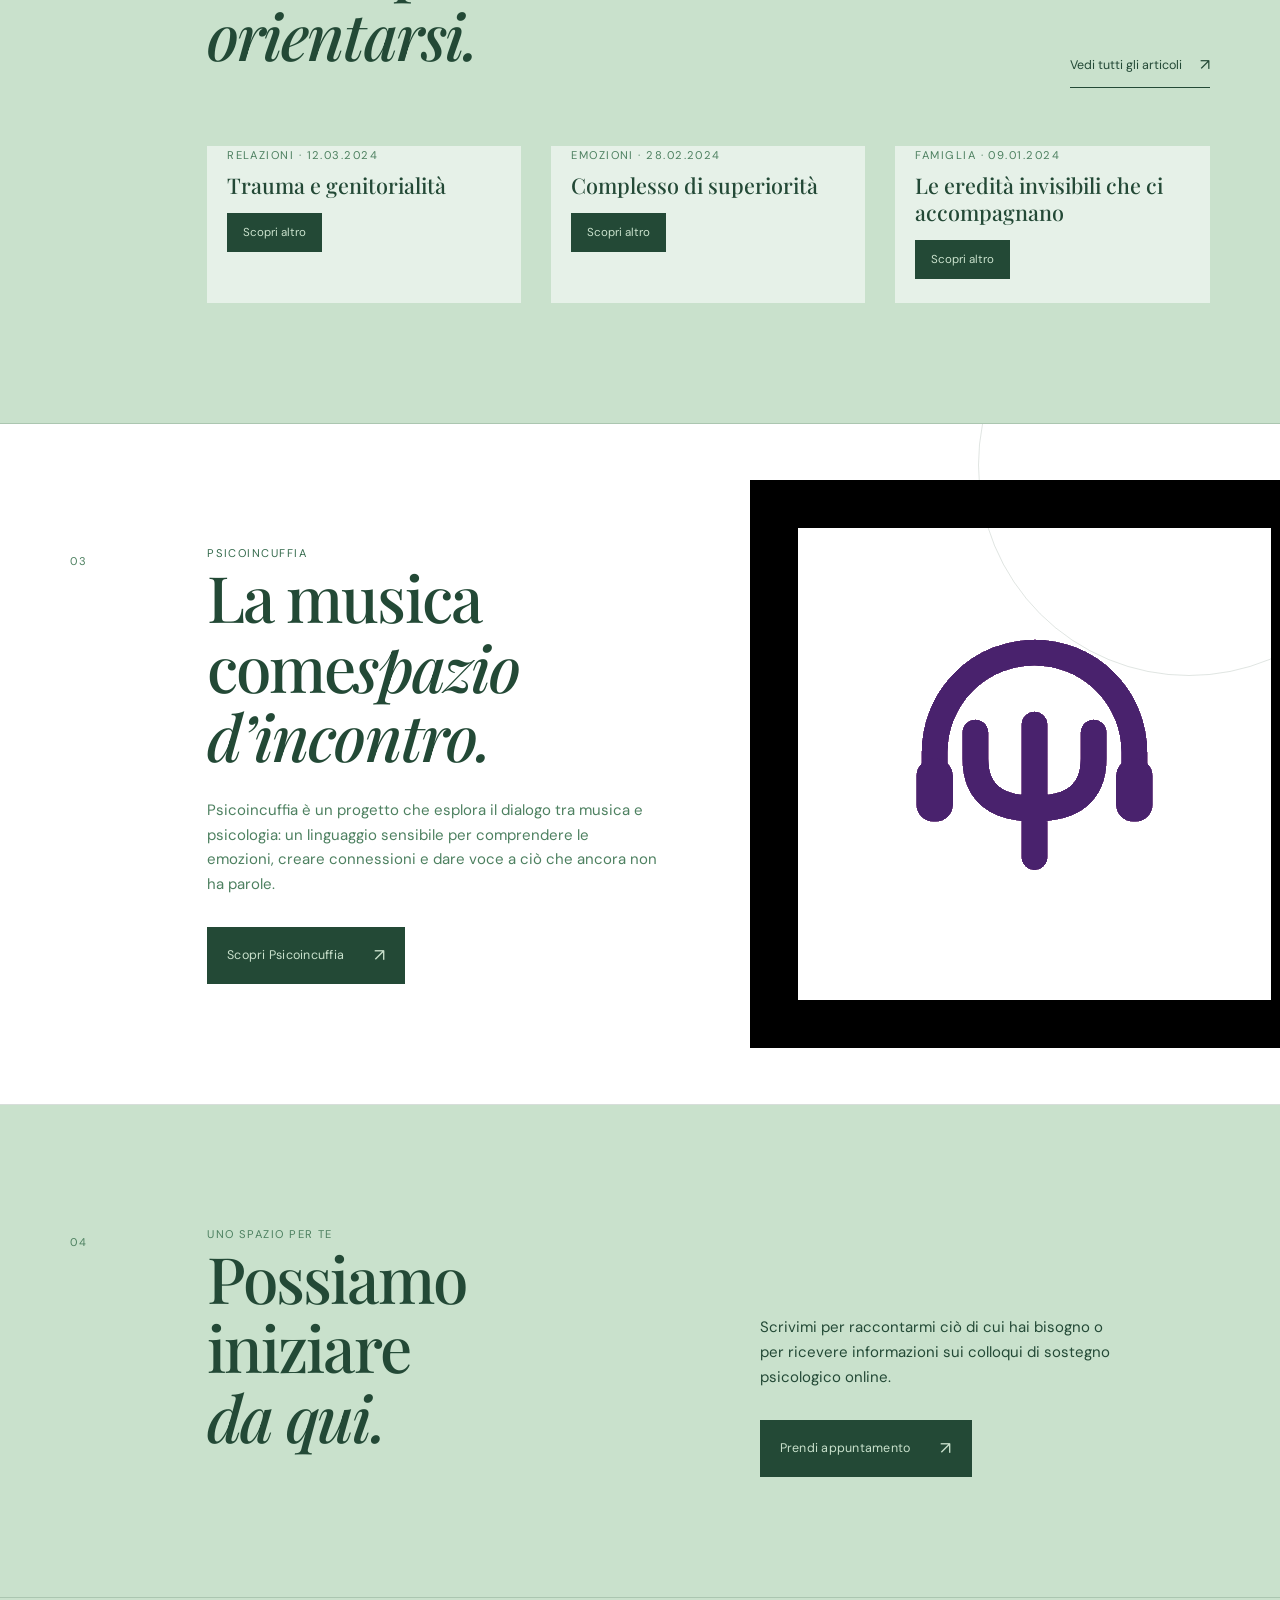
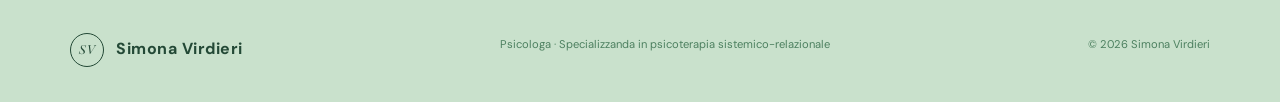
==== commit 72805cce: "Update index.html" ====
--- a/index.html
+++ b/index.html
@@ -39,7 +39,7 @@
 
     <section class="numbered-section project-preview"><div class="section-number">03</div><div class="section-content project-layout"><div><p class="eyebrow">Psicoincuffia</p><h2><span class="Psicoincuffia-title-line">La musica come</span><span class="Psicoincuffia-title-line"><em>spazio d’incontro.</em></span></h2><p class="wide-copy">Psicoincuffia è un progetto che esplora il dialogo tra musica e psicologia: un linguaggio sensibile per comprendere le emozioni, creare connessioni e dare voce a ciò che ancora non ha parole.</p><a class="button button-dark" href="progetto.html">Scopri Psicoincuffia <span>↗</span></a></div><div class="project-mark home-project-mark"><img class="project-logo" src="Avatar.svg" alt="Logo Psicoincuffia"></div></div></section>
 
-    <section class="numbered-section contact-band"><div class="section-number">04</div><div class="section-content contact-layout"><div><p class="eyebrow">Uno spazio per te</p><h2>Possiamo iniziare<br><em>da qui.</em></h2></div><div><p>Scrivimi per raccontarmi ciò di cui hai bisogno o per fissare un primo colloquio conoscitivo.</p><a class="button button-dark" href="appuntamento.html">Prendi appuntamento <span>↗</span></a></div></div></section>
+    <section class="numbered-section contact-band"><div class="section-number">04</div><div class="section-content contact-layout"><div><p class="eyebrow">Uno spazio per te</p><h2>Possiamo iniziare<br><em>da qui.</em></h2></div><div><p>Scrivimi per raccontarmi ciò di cui hai bisogno o per ricevere informazioni sui colloqui di sostegno psicologico online.</p><a class="button button-dark" href="appuntamento.html">Prendi appuntamento <span>↗</span></a></div></div></section>
   </main>
   <footer><div class="brand"><span>SV</span><strong>Simona Virdieri</strong></div><p>Psicologa · Specializzanda in psicoterapia sistemico-relazionale</p><p>© <span class="year"></span> Simona Virdieri</p></footer>
   <script src="script.js"></script>
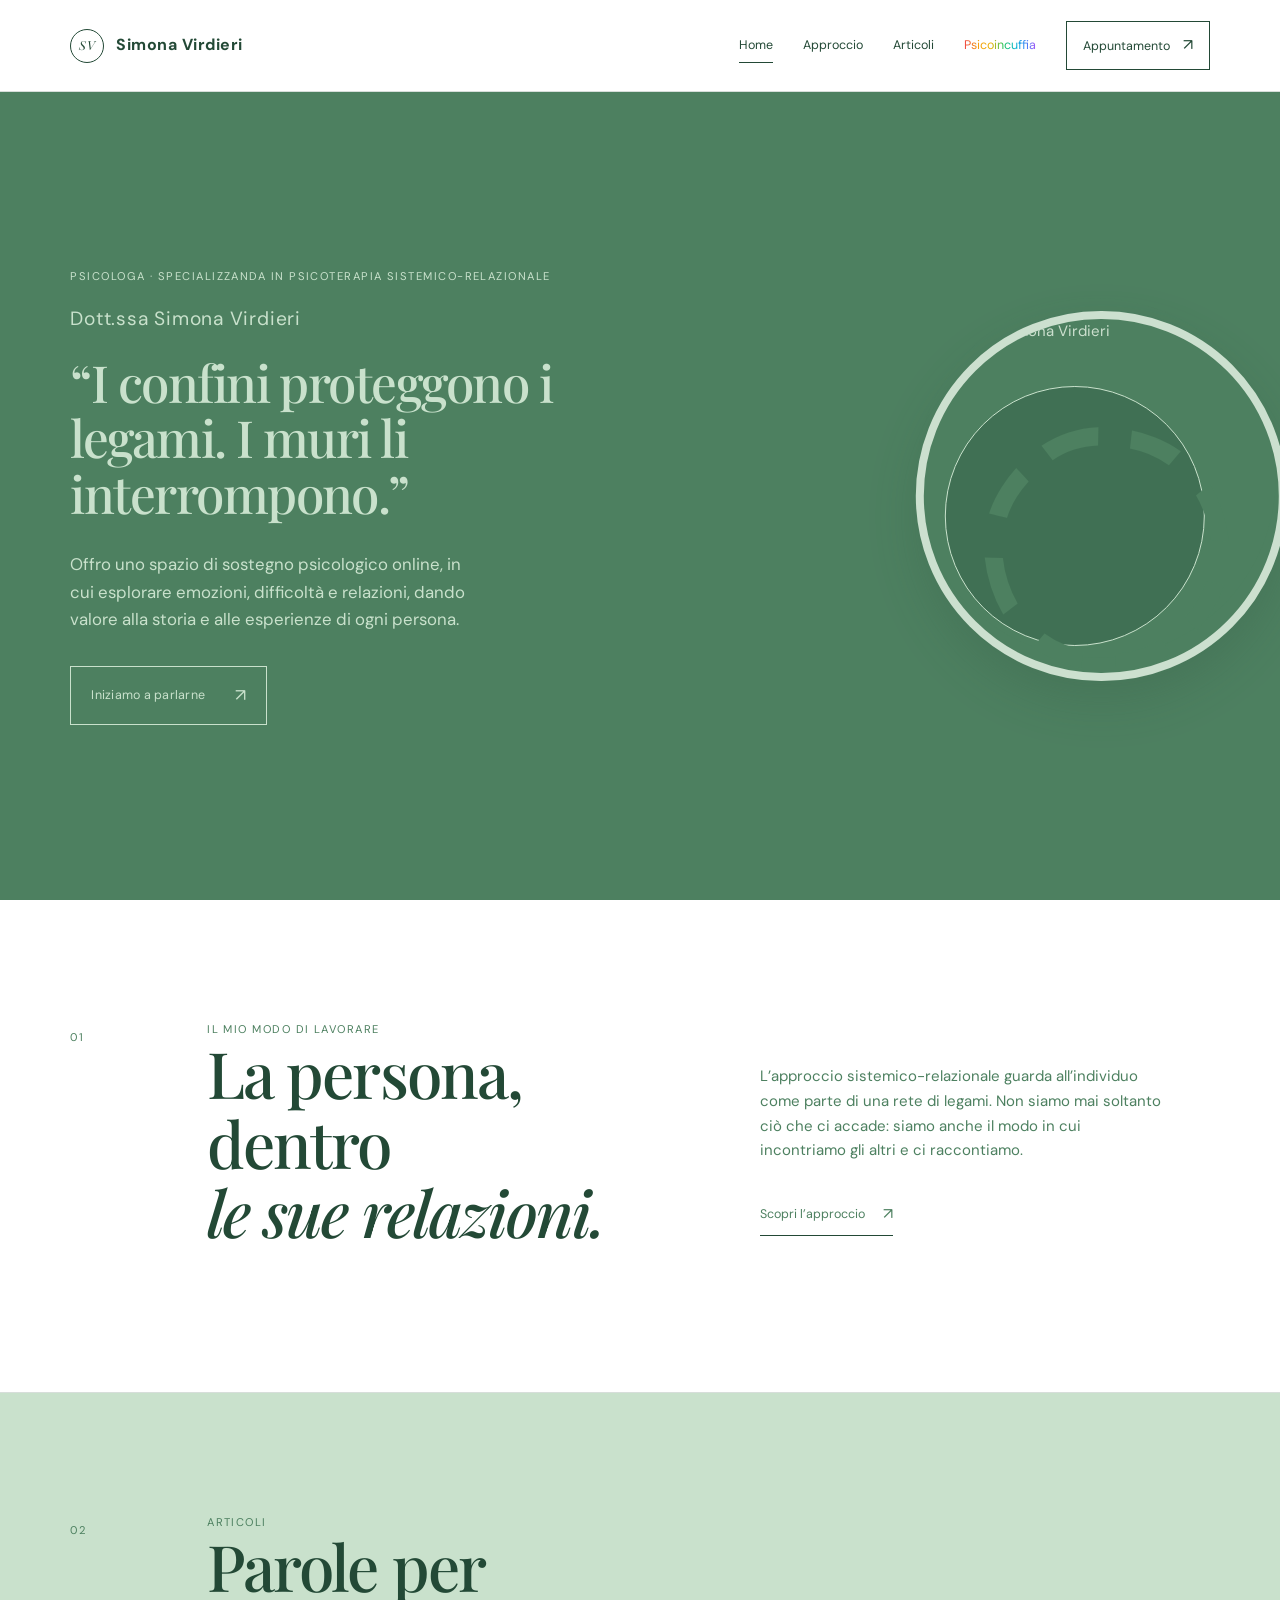
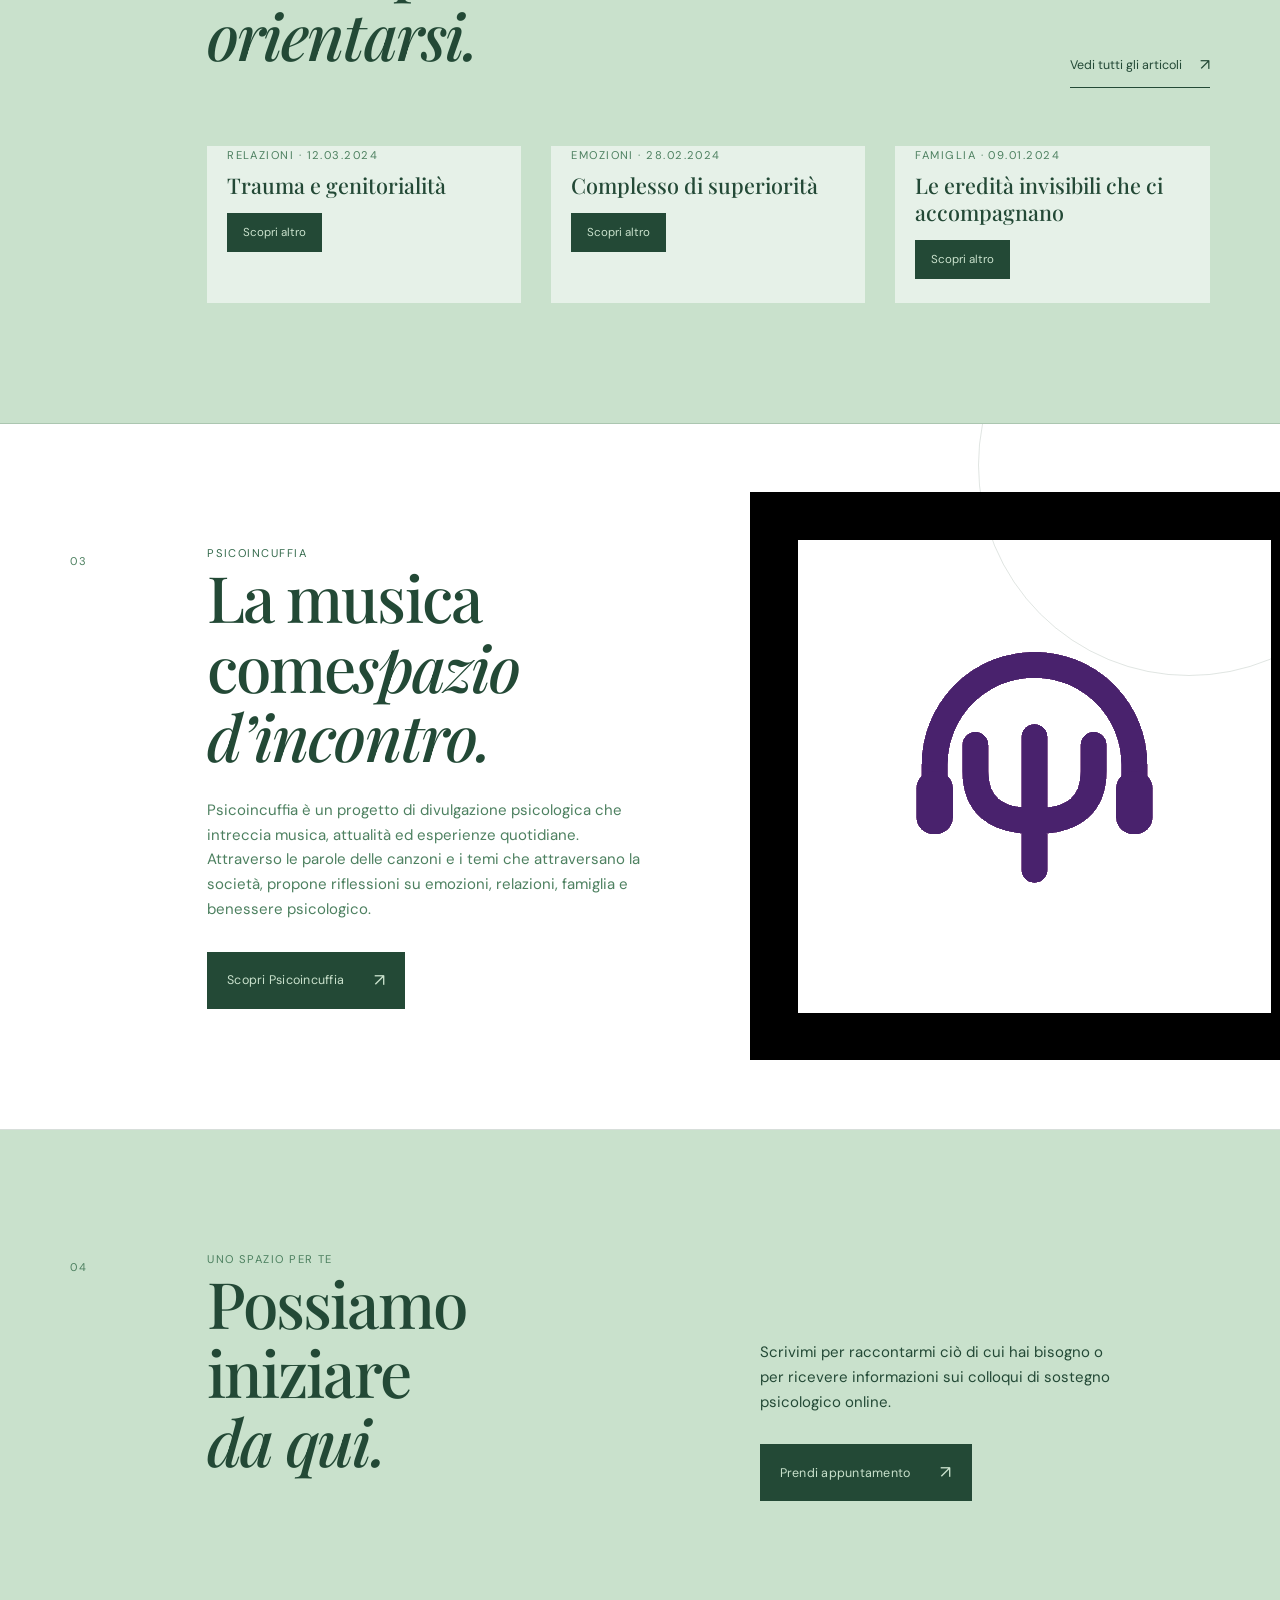
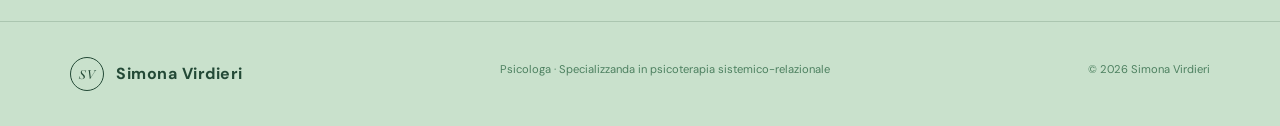
==== commit 990cb970: "Update index.html" ====
--- a/index.html
+++ b/index.html
@@ -37,7 +37,7 @@
 
     <section class="numbered-section sand" id="articoli-preview"><div class="section-number">02</div><div class="section-content block"><div class="split-heading"><div><p class="eyebrow">Articoli</p><h2>Parole per<br><em>orientarsi.</em></h2></div><a class="text-link desktop-link" href="articoli.html">Vedi tutti gli articoli <span>↗</span></a></div><div class="article-grid"><article class="article-card"><div class="article-image image-quiet"><span>01</span></div><p class="meta">Relazioni · 12.03.2024</p><h3>Trauma e genitorialità</h3><a href="articoli.html#domande" class="read-more">Scopri altro</a></article><article class="article-card"><div class="article-image image-window"><span>02</span></div><p class="meta">Emozioni · 28.02.2024</p><h3>Complesso di superiorità</h3><a href="articoli.html#corpo" class="read-more">Scopri altro</a></article><article class="article-card"><div class="article-image image-hands"><span>03</span></div><p class="meta">Famiglia · 09.01.2024</p><h3>Le eredità invisibili che ci accompagnano</h3><a href="articoli.html#eredita" class="read-more">Scopri altro</a></article></div><a class="text-link mobile-link" href="articoli.html">Vedi tutti gli articoli <span>↗</span></a></div></section>
 
-    <section class="numbered-section project-preview"><div class="section-number">03</div><div class="section-content project-layout"><div><p class="eyebrow">Psicoincuffia</p><h2><span class="Psicoincuffia-title-line">La musica come</span><span class="Psicoincuffia-title-line"><em>spazio d’incontro.</em></span></h2><p class="wide-copy">Psicoincuffia è un progetto che esplora il dialogo tra musica e psicologia: un linguaggio sensibile per comprendere le emozioni, creare connessioni e dare voce a ciò che ancora non ha parole.</p><a class="button button-dark" href="progetto.html">Scopri Psicoincuffia <span>↗</span></a></div><div class="project-mark home-project-mark"><img class="project-logo" src="Avatar.svg" alt="Logo Psicoincuffia"></div></div></section>
+    <section class="numbered-section project-preview"><div class="section-number">03</div><div class="section-content project-layout"><div><p class="eyebrow">Psicoincuffia</p><h2><span class="Psicoincuffia-title-line">La musica come</span><span class="Psicoincuffia-title-line"><em>spazio d’incontro.</em></span></h2><p class="wide-copy">Psicoincuffia è un progetto di divulgazione psicologica che intreccia musica, attualità ed esperienze quotidiane. Attraverso le parole delle canzoni e i temi che attraversano la società, propone riflessioni su emozioni, relazioni, famiglia e benessere psicologico.</p><a class="button button-dark" href="progetto.html">Scopri Psicoincuffia <span>↗</span></a></div><div class="project-mark home-project-mark"><img class="project-logo" src="Avatar.svg" alt="Logo Psicoincuffia"></div></div></section>
 
     <section class="numbered-section contact-band"><div class="section-number">04</div><div class="section-content contact-layout"><div><p class="eyebrow">Uno spazio per te</p><h2>Possiamo iniziare<br><em>da qui.</em></h2></div><div><p>Scrivimi per raccontarmi ciò di cui hai bisogno o per ricevere informazioni sui colloqui di sostegno psicologico online.</p><a class="button button-dark" href="appuntamento.html">Prendi appuntamento <span>↗</span></a></div></div></section>
   </main>
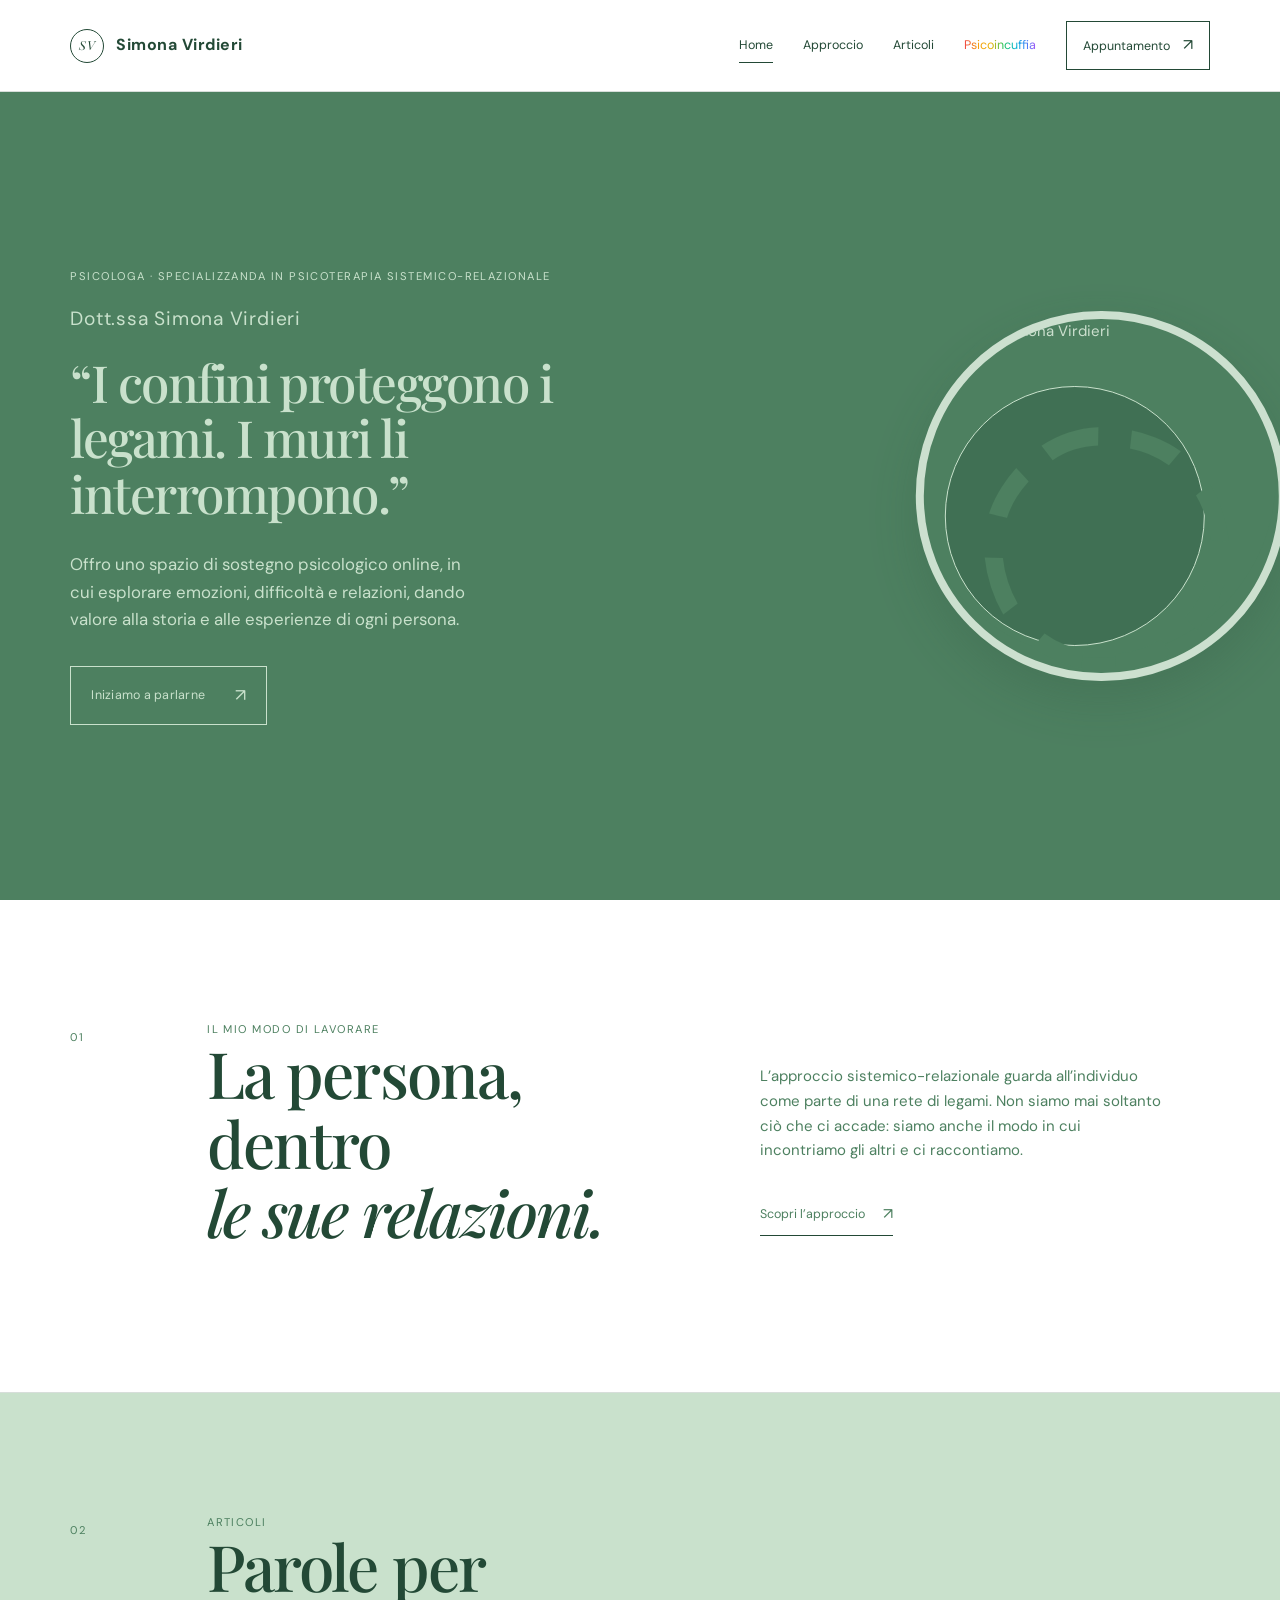
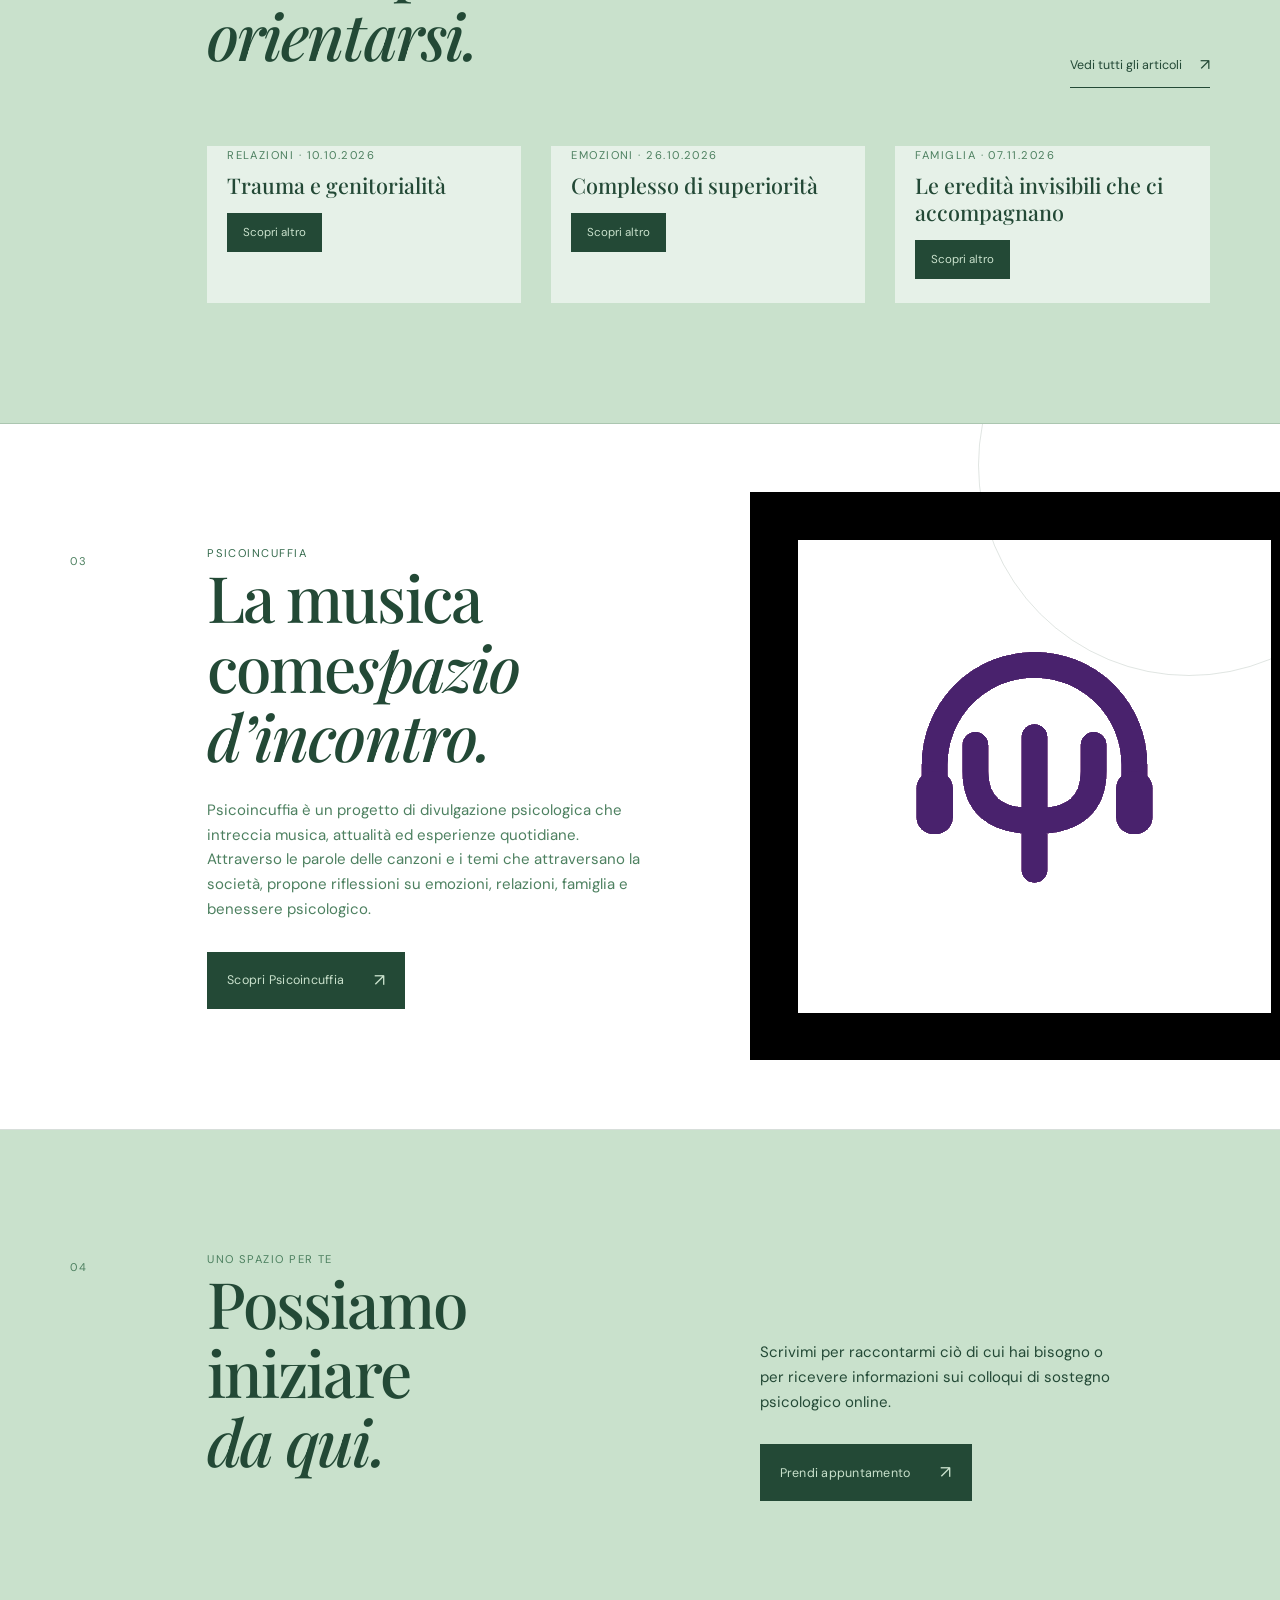
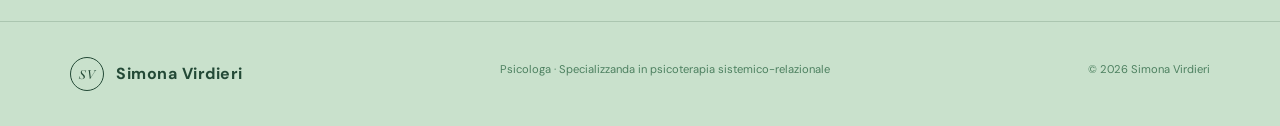
==== commit 30ed31c6: "Update index.html" ====
--- a/index.html
+++ b/index.html
@@ -35,7 +35,7 @@
 
     <section class="numbered-section" id="approccio-preview"><div class="section-number">01</div><div class="section-content"><div><p class="eyebrow">Il mio modo di lavorare</p><h2>La persona, dentro<br><em>le sue relazioni.</em></h2></div><div class="section-text"><p>L’approccio sistemico-relazionale guarda all’individuo come parte di una rete di legami. Non siamo mai soltanto ciò che ci accade: siamo anche il modo in cui incontriamo gli altri e ci raccontiamo.</p><a class="text-link" href="approccio.html">Scopri l’approccio <span>↗</span></a></div></div></section>
 
-    <section class="numbered-section sand" id="articoli-preview"><div class="section-number">02</div><div class="section-content block"><div class="split-heading"><div><p class="eyebrow">Articoli</p><h2>Parole per<br><em>orientarsi.</em></h2></div><a class="text-link desktop-link" href="articoli.html">Vedi tutti gli articoli <span>↗</span></a></div><div class="article-grid"><article class="article-card"><div class="article-image image-quiet"><span>01</span></div><p class="meta">Relazioni · 12.03.2024</p><h3>Trauma e genitorialità</h3><a href="articoli.html#domande" class="read-more">Scopri altro</a></article><article class="article-card"><div class="article-image image-window"><span>02</span></div><p class="meta">Emozioni · 28.02.2024</p><h3>Complesso di superiorità</h3><a href="articoli.html#corpo" class="read-more">Scopri altro</a></article><article class="article-card"><div class="article-image image-hands"><span>03</span></div><p class="meta">Famiglia · 09.01.2024</p><h3>Le eredità invisibili che ci accompagnano</h3><a href="articoli.html#eredita" class="read-more">Scopri altro</a></article></div><a class="text-link mobile-link" href="articoli.html">Vedi tutti gli articoli <span>↗</span></a></div></section>
+    <section class="numbered-section sand" id="articoli-preview"><div class="section-number">02</div><div class="section-content block"><div class="split-heading"><div><p class="eyebrow">Articoli</p><h2>Parole per<br><em>orientarsi.</em></h2></div><a class="text-link desktop-link" href="articoli.html">Vedi tutti gli articoli <span>↗</span></a></div><div class="article-grid"><article class="article-card"><div class="article-image image-quiet"><span>01</span></div><p class="meta">Relazioni · 10.10.2026</p><h3>Trauma e genitorialità</h3><a href="articoli.html#domande" class="read-more">Scopri altro</a></article><article class="article-card"><div class="article-image image-window"><span>02</span></div><p class="meta">Emozioni · 26.10.2026</p><h3>Complesso di superiorità</h3><a href="articoli.html#corpo" class="read-more">Scopri altro</a></article><article class="article-card"><div class="article-image image-hands"><span>03</span></div><p class="meta">Famiglia · 07.11.2026</p><h3>Le eredità invisibili che ci accompagnano</h3><a href="articoli.html#eredita" class="read-more">Scopri altro</a></article></div><a class="text-link mobile-link" href="articoli.html">Vedi tutti gli articoli <span>↗</span></a></div></section>
 
     <section class="numbered-section project-preview"><div class="section-number">03</div><div class="section-content project-layout"><div><p class="eyebrow">Psicoincuffia</p><h2><span class="Psicoincuffia-title-line">La musica come</span><span class="Psicoincuffia-title-line"><em>spazio d’incontro.</em></span></h2><p class="wide-copy">Psicoincuffia è un progetto di divulgazione psicologica che intreccia musica, attualità ed esperienze quotidiane. Attraverso le parole delle canzoni e i temi che attraversano la società, propone riflessioni su emozioni, relazioni, famiglia e benessere psicologico.</p><a class="button button-dark" href="progetto.html">Scopri Psicoincuffia <span>↗</span></a></div><div class="project-mark home-project-mark"><img class="project-logo" src="Avatar.svg" alt="Logo Psicoincuffia"></div></div></section>
 
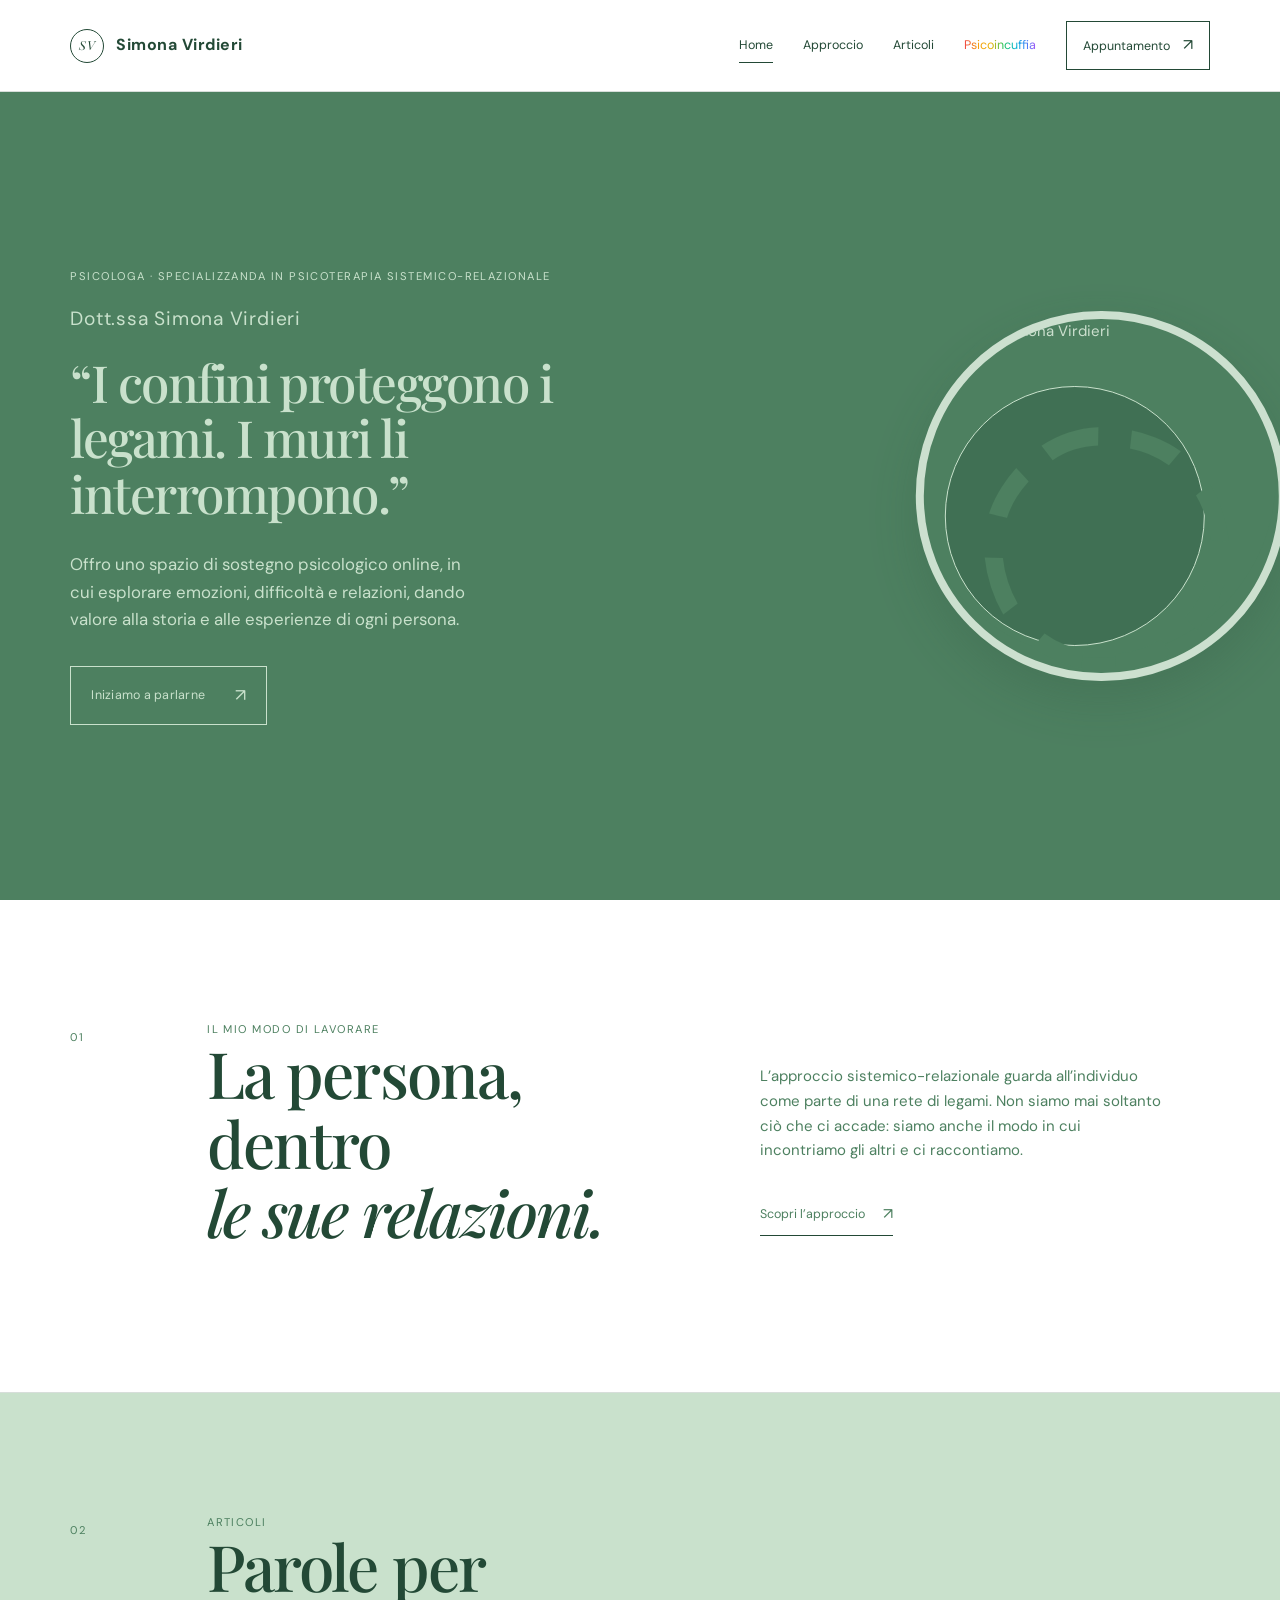
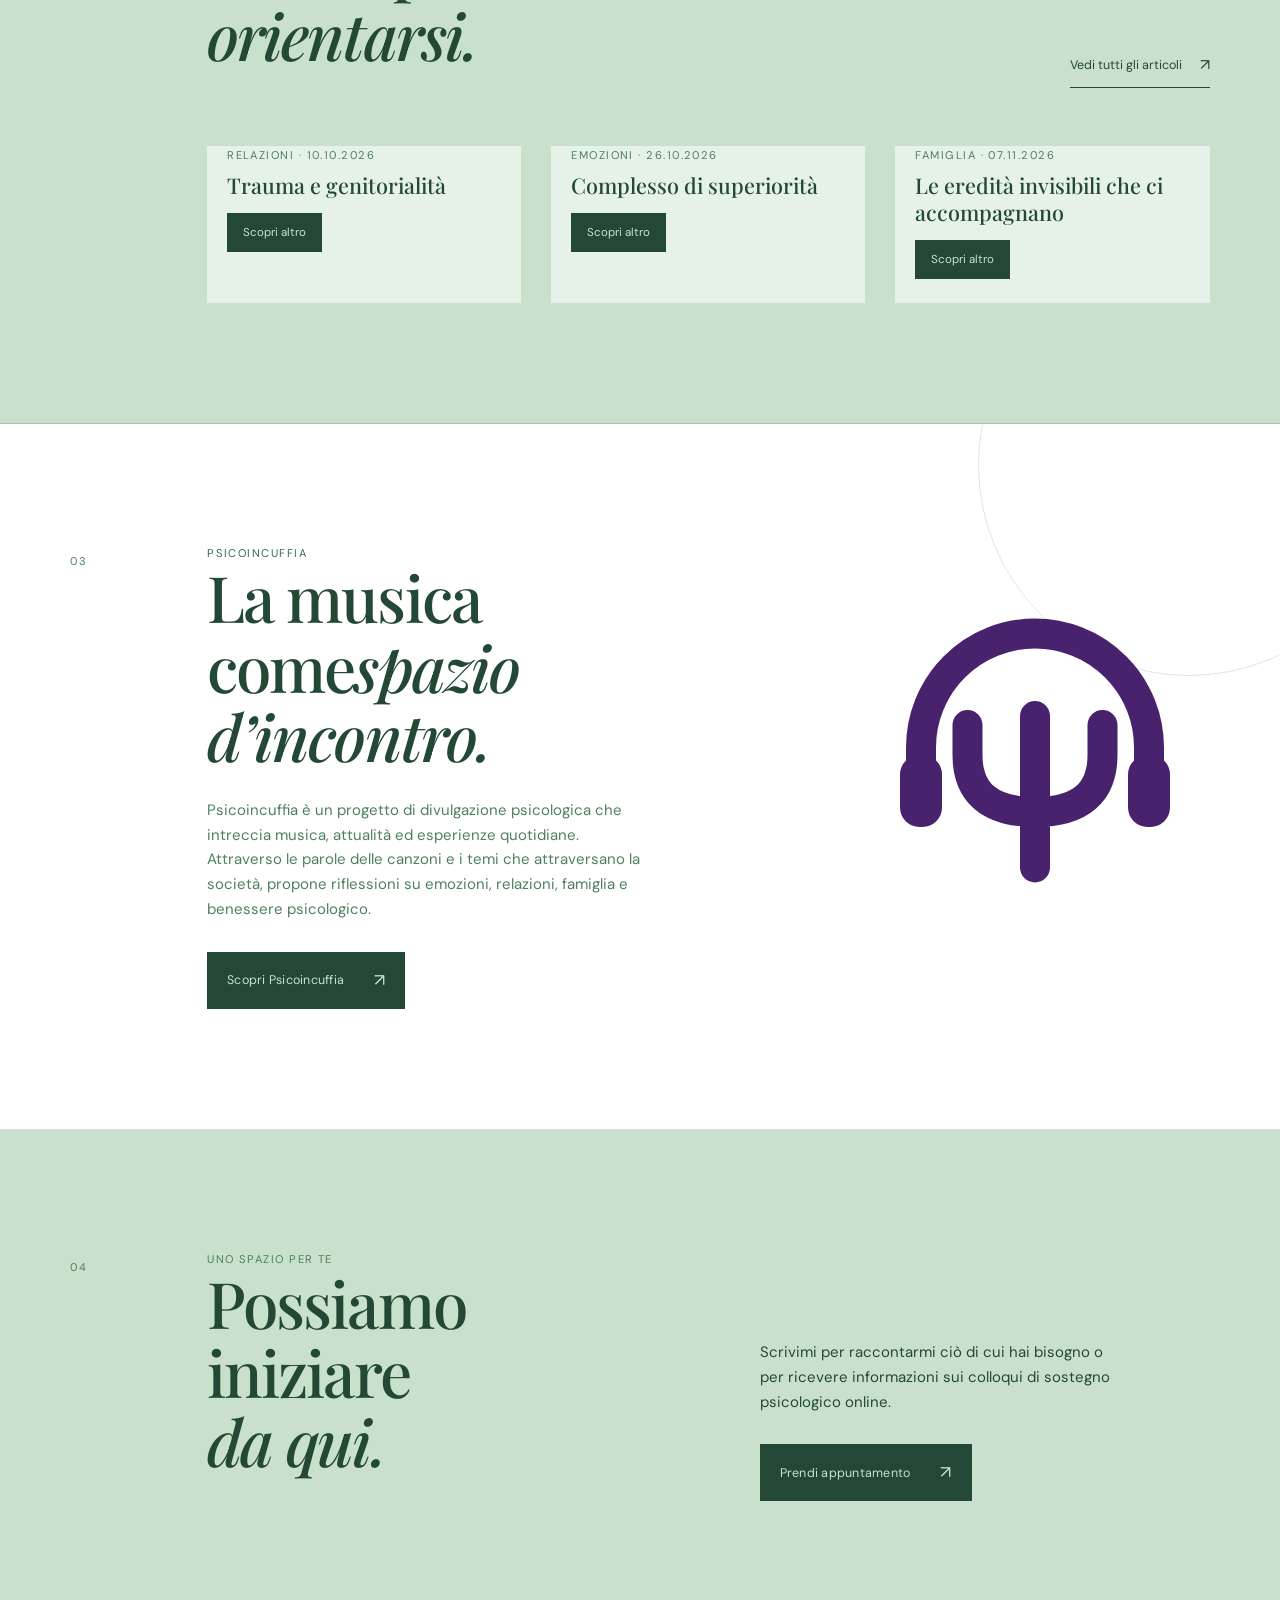
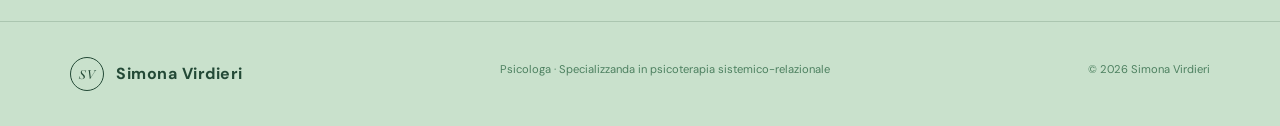
==== commit fce3b8df: "Refresh homepage styles and transparent SVG asset" ====
--- a/index.html
+++ b/index.html
@@ -9,7 +9,7 @@
   <link rel="preconnect" href="https://fonts.googleapis.com">
   <link rel="preconnect" href="https://fonts.gstatic.com" crossorigin>
   <link href="https://fonts.googleapis.com/css2?family=DM+Sans:wght@400;500;600&family=Playfair+Display:ital,wght@0,500;0,600;1,500&display=swap" rel="stylesheet">
-  <link rel="stylesheet" href="styles.css" />
+  <link rel="stylesheet" href="styles.css?v=3" />
 </head>
 <body>
   <header class="site-header">
@@ -37,7 +37,7 @@
 
     <section class="numbered-section sand" id="articoli-preview"><div class="section-number">02</div><div class="section-content block"><div class="split-heading"><div><p class="eyebrow">Articoli</p><h2>Parole per<br><em>orientarsi.</em></h2></div><a class="text-link desktop-link" href="articoli.html">Vedi tutti gli articoli <span>↗</span></a></div><div class="article-grid"><article class="article-card"><div class="article-image image-quiet"><span>01</span></div><p class="meta">Relazioni · 10.10.2026</p><h3>Trauma e genitorialità</h3><a href="articoli.html#domande" class="read-more">Scopri altro</a></article><article class="article-card"><div class="article-image image-window"><span>02</span></div><p class="meta">Emozioni · 26.10.2026</p><h3>Complesso di superiorità</h3><a href="articoli.html#corpo" class="read-more">Scopri altro</a></article><article class="article-card"><div class="article-image image-hands"><span>03</span></div><p class="meta">Famiglia · 07.11.2026</p><h3>Le eredità invisibili che ci accompagnano</h3><a href="articoli.html#eredita" class="read-more">Scopri altro</a></article></div><a class="text-link mobile-link" href="articoli.html">Vedi tutti gli articoli <span>↗</span></a></div></section>
 
-    <section class="numbered-section project-preview"><div class="section-number">03</div><div class="section-content project-layout"><div><p class="eyebrow">Psicoincuffia</p><h2><span class="Psicoincuffia-title-line">La musica come</span><span class="Psicoincuffia-title-line"><em>spazio d’incontro.</em></span></h2><p class="wide-copy">Psicoincuffia è un progetto di divulgazione psicologica che intreccia musica, attualità ed esperienze quotidiane. Attraverso le parole delle canzoni e i temi che attraversano la società, propone riflessioni su emozioni, relazioni, famiglia e benessere psicologico.</p><a class="button button-dark" href="progetto.html">Scopri Psicoincuffia <span>↗</span></a></div><div class="project-mark home-project-mark"><img class="project-logo" src="Avatar.svg" alt="Logo Psicoincuffia"></div></div></section>
+    <section class="numbered-section project-preview"><div class="section-number">03</div><div class="section-content project-layout"><div><p class="eyebrow">Psicoincuffia</p><h2><span class="Psicoincuffia-title-line">La musica come</span><span class="Psicoincuffia-title-line"><em>spazio d’incontro.</em></span></h2><p class="wide-copy">Psicoincuffia è un progetto di divulgazione psicologica che intreccia musica, attualità ed esperienze quotidiane. Attraverso le parole delle canzoni e i temi che attraversano la società, propone riflessioni su emozioni, relazioni, famiglia e benessere psicologico.</p><a class="button button-dark" href="progetto.html">Scopri Psicoincuffia <span>↗</span></a></div><div class="project-mark home-project-mark"><img class="project-logo" src="Avatar.svg?v=3" alt="Logo Psicoincuffia"></div></div></section>
 
     <section class="numbered-section contact-band"><div class="section-number">04</div><div class="section-content contact-layout"><div><p class="eyebrow">Uno spazio per te</p><h2>Possiamo iniziare<br><em>da qui.</em></h2></div><div><p>Scrivimi per raccontarmi ciò di cui hai bisogno o per ricevere informazioni sui colloqui di sostegno psicologico online.</p><a class="button button-dark" href="appuntamento.html">Prendi appuntamento <span>↗</span></a></div></div></section>
   </main>
--- a/styles.css
+++ b/styles.css
@@ -215,10 +215,8 @@
 .project-site .manifesto-stamp{color:var(--mf-coral)}
 .project-site .manifesto-stamp{border-color:var(--mf-coral)}
 .project-site .playlist-card{background:var(--mf-mint)}
-.project-site .project-button,
-.project-site .nav-cta{background:var(--mf-blue);color:var(--mf-cream)}
+.project-site .project-button{background:var(--mf-blue);color:var(--mf-cream)}
 .project-site .project-button:hover,
-.project-site .nav-cta:hover,
 .project-site .social-card:hover{background:var(--mf-coral);color:var(--mf-blue)}
 .project-site .project-logo{filter:url(#remove-white) contrast(1.15) saturate(.7)}
 .project-site .project-hero-original h1 em{background:var(--mf-coral);background-clip:border-box;-webkit-background-clip:border-box;color:var(--mf-blue);-webkit-text-fill-color:var(--mf-blue)}
@@ -307,3 +305,21 @@
 
 
 
+
+
+/* Home — logo Psicoincuffia SVG trasparente: nessun filtro o fondale. */
+.home-project-mark {
+  background: transparent;
+  border: 0;
+  box-shadow: none;
+}
+.home-project-mark .project-logo {
+  display: block;
+  width: 100%;
+  height: 100%;
+  object-fit: contain;
+  padding: 0;
+  background: transparent;
+  mix-blend-mode: normal;
+  filter: none;
+}
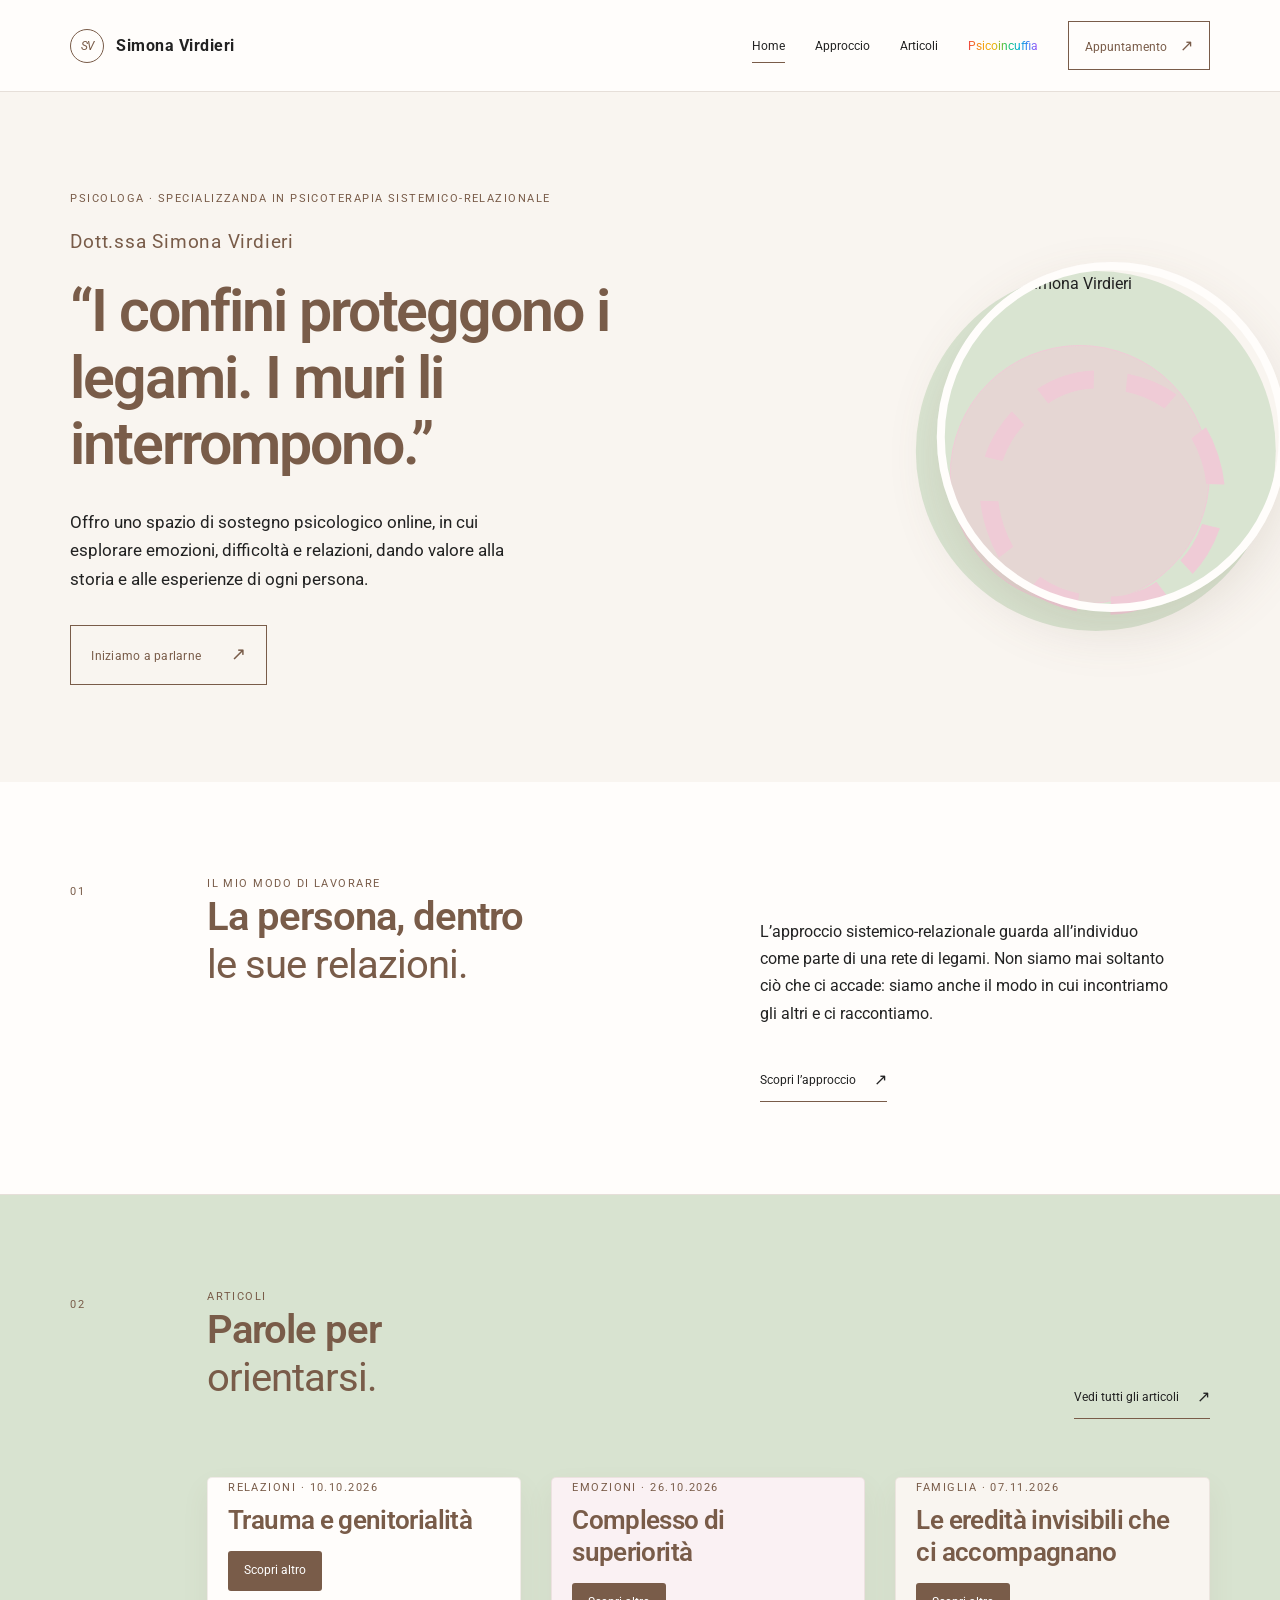
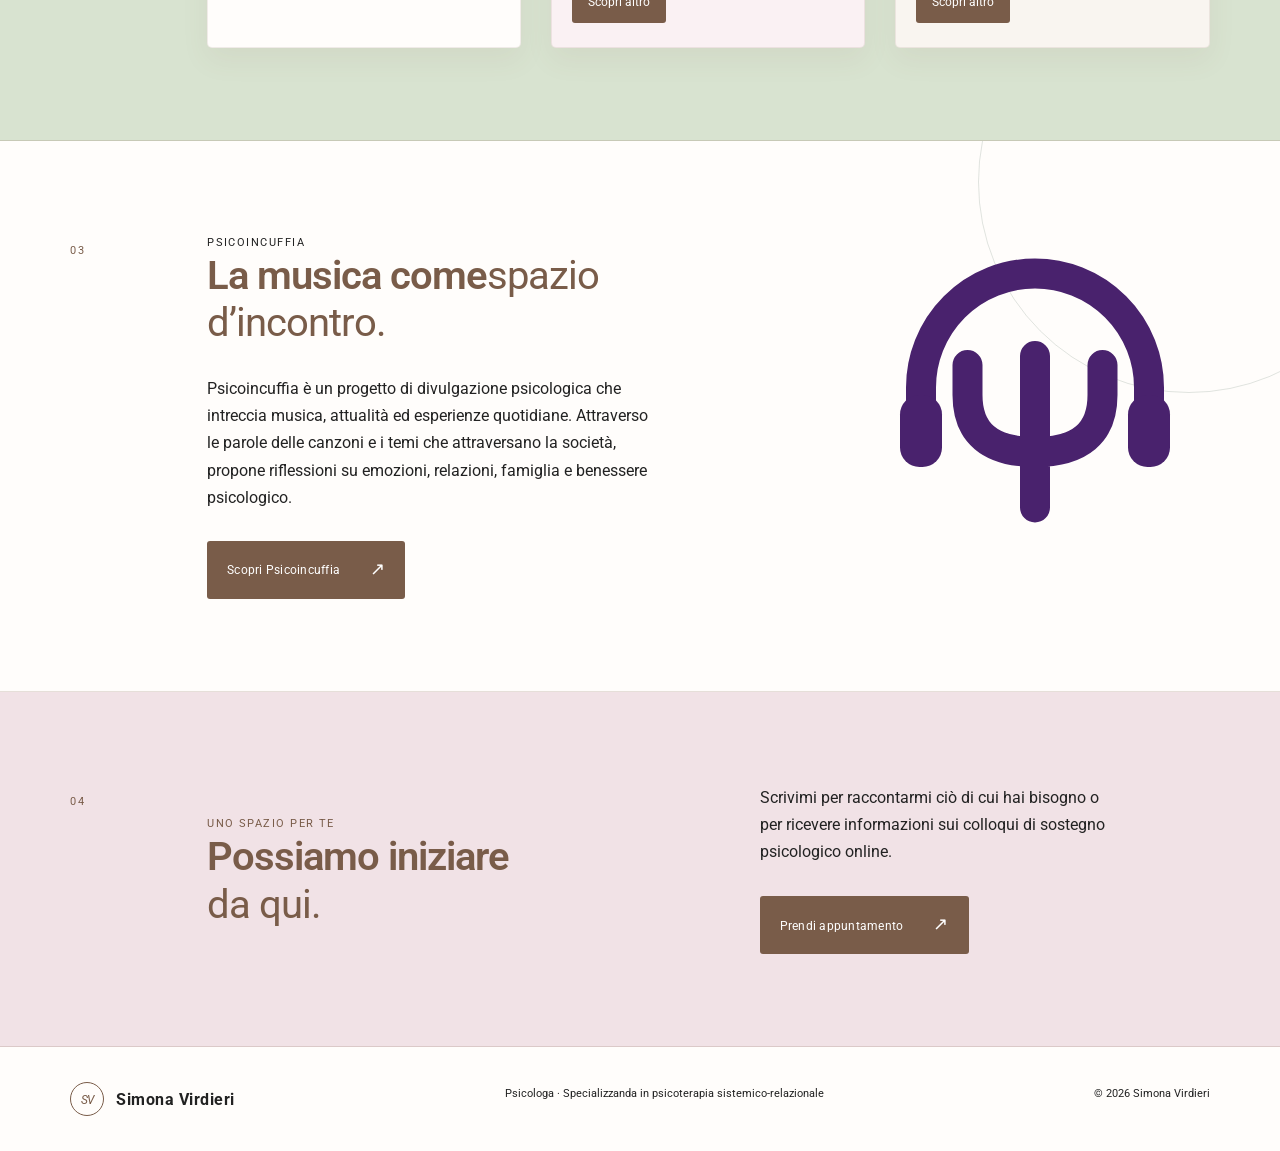
==== commit 82446d4b: "Apply consistent Roboto typography and professional refresh to index.html" ====
--- a/index.html
+++ b/index.html
@@ -8,8 +8,8 @@
   <title>Simona Virdieri | Psicologa online – Sostegno psicologico</title>
   <link rel="preconnect" href="https://fonts.googleapis.com">
   <link rel="preconnect" href="https://fonts.gstatic.com" crossorigin>
-  <link href="https://fonts.googleapis.com/css2?family=DM+Sans:wght@400;500;600&family=Playfair+Display:ital,wght@0,500;0,600;1,500&display=swap" rel="stylesheet">
-  <link rel="stylesheet" href="styles.css?v=3" />
+  <link href="https://fonts.googleapis.com/css2?family=Roboto:ital,wght@0,400;0,500;0,600;0,700;1,400;1,500&display=swap" rel="stylesheet">
+  <link rel="stylesheet" href="styles.css?v=4" />
 </head>
 <body>
   <header class="site-header">
--- a/styles.css
+++ b/styles.css
@@ -323,3 +323,271 @@
   mix-blend-mode: normal;
   filter: none;
 }
+
+
+/* ================================================================
+   ANTEPRIMA 2026 — identità professionale (esclusa Psicoincuffia)
+   Palette crema / salvia / rosa cipria / marrone. Roboto su tutte
+   le pagine professionali. Non toccare i selettori .project-site.
+   ================================================================ */
+body:not(.project-site) {
+  --ink: #795c49;
+  --muted: #46594a;
+  --cream: #f9f5f0;
+  --sand: #d8e3d0;
+  --sage: #d8e3d0;
+  --line: rgba(121,92,73,.19);
+  --pastel-green: #d8e3d0;
+  --deep-green: #795c49;
+  --mid-green: #d8e3d0;
+  --serif: 'Roboto', Arial, sans-serif;
+  --sans: 'Roboto', Arial, sans-serif;
+  background: var(--cream);
+  color: #222222;
+  font-family: 'Roboto', Arial, sans-serif;
+  font-size: 16px;
+  line-height: 1.7;
+}
+body:not(.project-site) h1,
+body:not(.project-site) h2,
+body:not(.project-site) h3,
+body:not(.project-site) .principle strong,
+body:not(.project-site) .brand span,
+body:not(.project-site) .quote,
+body:not(.project-site) .social-card strong {
+  font-family: 'Roboto', Arial, sans-serif;
+  color: #795c49;
+  letter-spacing: -.025em;
+}
+body:not(.project-site) h1,
+body:not(.project-site) .home-hero h1,
+body:not(.project-site) .page-intro h1,
+body:not(.project-site) .approach-intro h1,
+body:not(.project-site) .article-page-intro h1,
+body:not(.project-site) .contact-page h1,
+body:not(.project-site) .article-detail h1 {
+  font-size: clamp(2.6rem, 4.6vw, 3.85rem);
+  font-weight: 600;
+  line-height: 1.13;
+  letter-spacing: -.035em;
+}
+body:not(.project-site) h2,
+body:not(.project-site) .inner-section h2,
+body:not(.project-site) .article-detail .detail-content h2 {
+  font-size: clamp(2rem, 3.1vw, 2.85rem);
+  font-weight: 600;
+  line-height: 1.2;
+}
+body:not(.project-site) h3,
+body:not(.project-site) .full-article h2 {
+  font-size: clamp(1.35rem, 2vw, 1.75rem);
+  line-height: 1.25;
+  font-weight: 600;
+}
+body:not(.project-site) em {font-style: normal; font-weight: 400;}
+body:not(.project-site) .site-header,
+body:not(.project-site) footer {
+  background: #fffdfb;
+  color: #222;
+  border-color: var(--line);
+}
+body:not(.project-site) .brand,
+body:not(.project-site) .main-nav {color: #222;}
+body:not(.project-site) .eyebrow,
+body:not(.project-site) .meta,
+body:not(.project-site) .section-number {color: #795c49;}
+body:not(.project-site) .site-header .nav-cta {
+  color: #795c49;
+  border-color: #795c49;
+}
+body:not(.project-site) .site-header .nav-cta:hover {background: #795c49; color: #fff;}
+body:not(.project-site) .button-dark,
+body:not(.project-site) .read-more {
+  background: #795c49;
+  color: #fff;
+  border-radius: 3px;
+}
+body:not(.project-site) .button-dark:hover,
+body:not(.project-site) .read-more:hover {background: #5e4434; color: #fff;}
+body:not(.project-site) .button-light {
+  border-color: #795c49;
+  color: #795c49;
+}
+body:not(.project-site) .button-light:hover {background: #795c49; color: #fff;}
+body:not(.project-site) .hero,
+body:not(.project-site) .home-hero {
+  background: #f9f5f0;
+  color: #222;
+}
+body:not(.project-site) .home-hero {
+  min-height: min(690px, calc(100vh - 92px));
+  padding-top: 75px;
+  padding-bottom: 75px;
+  gap: 5vw;
+}
+body:not(.project-site) .home-hero .eyebrow,
+body:not(.project-site) .home-hero .hero-name {color: #795c49;}
+body:not(.project-site) .home-hero .hero-intro {color: #222; max-width: 480px;}
+body:not(.project-site) .home-hero h1 {max-width: 650px;}
+body:not(.project-site) .hero-art {height: 460px;}
+body:not(.project-site) .hero-photo {
+  border-color: #fffdfb;
+  box-shadow: 0 20px 50px rgba(121,92,73,.15);
+  filter: saturate(.92);
+}
+body:not(.project-site) .orb-one {background: #d8e3d0; opacity: .94;}
+body:not(.project-site) .orb-two {background: rgba(239,203,214,.55); border-color: #efcbd6;}
+body:not(.project-site) .line-art {color: #efcbd6;}
+body:not(.project-site) .numbered-section {padding-top: 92px; padding-bottom: 92px;}
+body:not(.project-site) .numbered-section#approccio-preview,
+body:not(.project-site) .numbered-section.project-preview {background: #fffdfb;}
+body:not(.project-site) .numbered-section#articoli-preview {background: #d8e3d0;}
+body:not(.project-site) .contact-band {background: #f1e2e6;}
+body:not(.project-site) .section-text,
+body:not(.project-site) .wide-copy,
+body:not(.project-site) .contact-layout > div:last-child {color: #222;}
+body:not(.project-site) .article-card {
+  background: #fffdfb;
+  border: 1px solid rgba(121,92,73,.11);
+  border-radius: 5px;
+  box-shadow: 0 12px 28px rgba(121,92,73,.07);
+  overflow: hidden;
+}
+body:not(.project-site) .article-card:nth-child(2) {background: #faf1f3;}
+body:not(.project-site) .article-card:nth-child(3) {background: #f9f5f0;}
+body:not(.project-site) .project-preview .eyebrow,
+body:not(.project-site) .project-preview .wide-copy {color: #222;}
+body:not(.project-site) .home-project-mark .project-logo {filter: none; mix-blend-mode: normal;}
+body:not(.project-site) .page-intro {
+  background: #f9f5f0;
+  padding: 85px 10% 72px;
+  border-color: var(--line);
+}
+body:not(.project-site) .page-intro p,
+body:not(.project-site) .inner-section p,
+body:not(.project-site) .article-page-intro p {color: #222;}
+body:not(.project-site) .inner-section {padding: 84px 10%;}
+body:not(.project-site) .white-section {background: #fffdfb;}
+body:not(.project-site) .sand {background: #d8e3d0;}
+body:not(.project-site) .principle {
+  background: #f9f5f0;
+  border: 1px solid rgba(121,92,73,.13);
+  border-radius: 6px;
+  box-shadow: 0 12px 25px rgba(121,92,73,.05);
+}
+body:not(.project-site) .principle:nth-child(2) {background: #eaf0e5;}
+body:not(.project-site) .principle:nth-child(3) {background: #f6e9ed;}
+body:not(.project-site) .principle strong {font-size: 1.45rem; font-weight: 600;}
+body:not(.project-site) .contact-page {
+  background: #f9f5f0;
+  padding: 90px 10%;
+  gap: 8%;
+}
+body:not(.project-site) .contact-page .contact-space {color: #795c49;}
+body:not(.project-site) .contact-details {
+  padding: 34px;
+  background: #fffdfb;
+  border: 1px solid rgba(121,92,73,.15);
+  border-radius: 12px;
+  box-shadow: 0 20px 42px rgba(121,92,73,.06);
+}
+body:not(.project-site) .detail small {color: #795c49;}
+body:not(.project-site) .detail a {font-family: 'Roboto', Arial, sans-serif; font-size: 1.12rem;}
+body:not(.project-site) .article-detail {background: #f9f5f0;}
+body:not(.project-site) .article-detail .detail-content p {color: #222;}
+/* Editoriale Articoli: introduzione accogliente e ritmo tra le schede. */
+body:not(.project-site) .article-page-intro {
+  position: relative;
+  overflow: hidden;
+  border: 0;
+  padding: 85px 10% 58px;
+}
+body:not(.project-site) .article-page-intro::after {
+  content: '';
+  position: absolute;
+  right: -85px;
+  top: -135px;
+  width: 320px;
+  height: 320px;
+  background: #efcbd6;
+  border-radius: 48% 52% 65% 35% / 55% 40% 60% 45%;
+  opacity: .56;
+  transform: rotate(-15deg);
+  pointer-events: none;
+}
+body:not(.project-site) .article-page-intro > * {position: relative; z-index: 1;}
+body:not(.project-site) .article-page-intro h1 {white-space: normal; max-width: 780px;}
+body:not(.project-site) .article-page-intro p {max-width: 700px; font-size: 1.04rem; line-height: 1.8;}
+body:not(.project-site) .article-page-intro .eyebrow {margin-bottom: 19px;}
+body:not(.project-site) .article-page-intro .articles-lead {
+  max-width: 760px;
+  font-size: 1.18rem;
+  line-height: 1.7;
+  margin-bottom: 15px;
+}
+body:not(.project-site) .article-list {
+  background: #f9f5f0;
+  padding: 28px 10% 100px;
+  gap: 23px;
+}
+body:not(.project-site) .article-list .full-article {
+  display: grid;
+  grid-template-columns: 155px minmax(0,1fr);
+  gap: 28px;
+  align-items: start;
+  padding: 36px 42px;
+  background: #fffdfb;
+  border: 1px solid rgba(121,92,73,.13);
+  border-left: 5px solid #d8e3d0;
+  border-radius: 7px 32px 7px 25px;
+  box-shadow: 0 9px 23px rgba(121,92,73,.04);
+  transition: transform .35s ease, box-shadow .35s ease, border-color .35s ease;
+}
+body:not(.project-site) .article-list .full-article:nth-of-type(2) {
+  background: #f9eff2;
+  border-left-color: #efcbd6;
+}
+body:not(.project-site) .article-list .full-article:nth-of-type(3) {
+  background: #eff3ea;
+  border-left-color: #bdcfb4;
+}
+body:not(.project-site) .article-list .full-article:hover {
+  transform: translateY(-6px);
+  box-shadow: 0 18px 32px rgba(121,92,73,.1);
+}
+body:not(.project-site) .article-list .full-article .meta {
+  display: block;
+  margin: 8px 0 0;
+  font-size: .78rem;
+  line-height: 1.65;
+}
+body:not(.project-site) .article-list .full-article .eyebrow {margin-bottom: 11px;}
+body:not(.project-site) .article-list .full-article h2 {
+  font-size: clamp(1.5rem, 2.4vw, 2rem);
+  margin: 7px 0 15px;
+}
+body:not(.project-site) .article-list .full-article p {max-width: 720px; color: #222; line-height: 1.75;}
+body:not(.project-site) .article-list .full-article .text-link {margin-top: 16px; color: #795c49;}
+@media (max-width: 760px) {
+  body:not(.project-site) .home-hero {min-height: auto; padding: 64px 6%;}
+  body:not(.project-site) .hero-art {height: 320px;}
+  body:not(.project-site) .page-intro,
+  body:not(.project-site) .article-page-intro {padding: 60px 7% 45px;}
+  body:not(.project-site) .inner-section,
+  body:not(.project-site) .contact-page {padding: 65px 7%;}
+  body:not(.project-site) .numbered-section {padding: 72px 7%;}
+  body:not(.project-site) .article-list {padding: 23px 6% 70px; gap: 18px;}
+  body:not(.project-site) .article-list .full-article {
+    display: block;
+    padding: 28px 25px;
+    border-radius: 7px 23px 7px 19px;
+  }
+  body:not(.project-site) .article-list .full-article .meta {margin-bottom: 12px;}
+  body:not(.project-site) .article-list .full-article h2 {font-size: 1.6rem;}
+  body:not(.project-site) .article-page-intro::after {width: 190px; height: 190px; right: -95px; top: -75px;}
+  body:not(.project-site) .contact-details {padding: 26px 20px;}
+}
+@media (prefers-reduced-motion: reduce) {
+  body:not(.project-site) .article-list .full-article {transition: none;}
+  body:not(.project-site) .article-list .full-article:hover {transform: none;}
+}
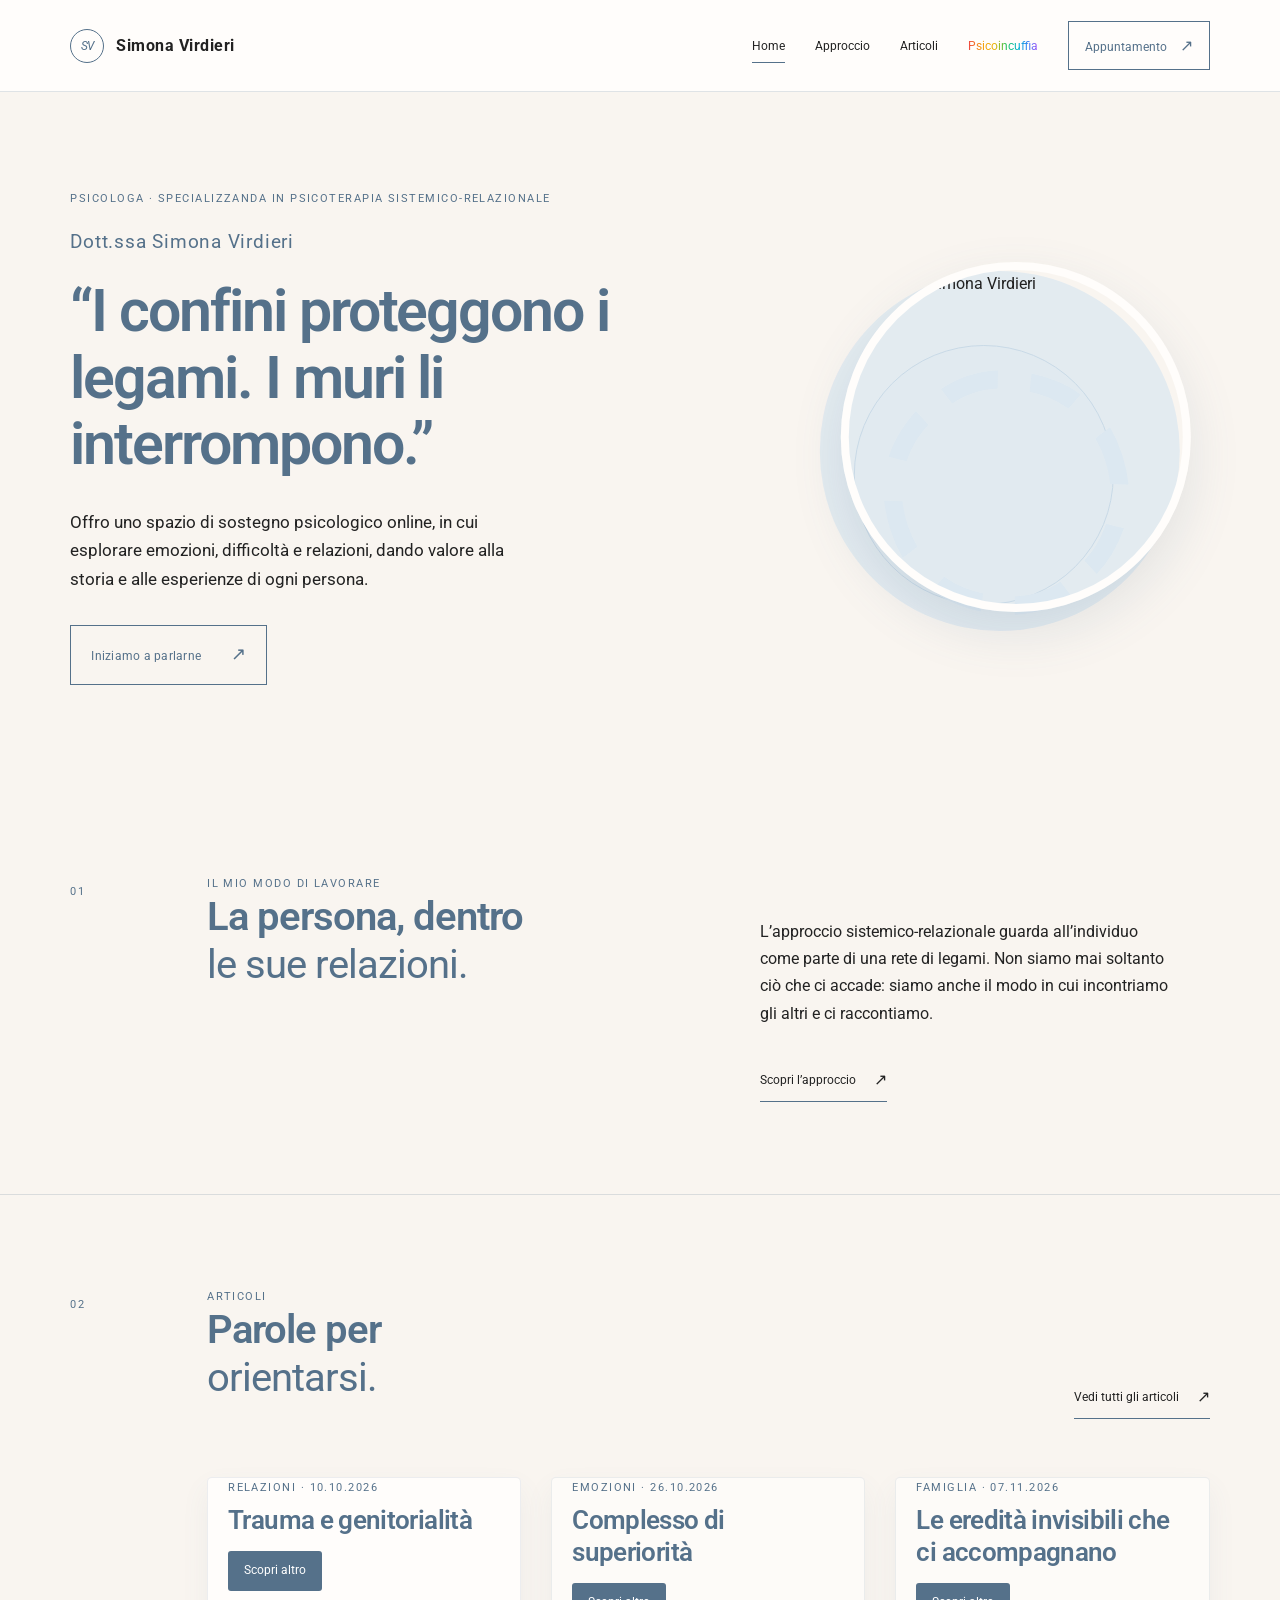
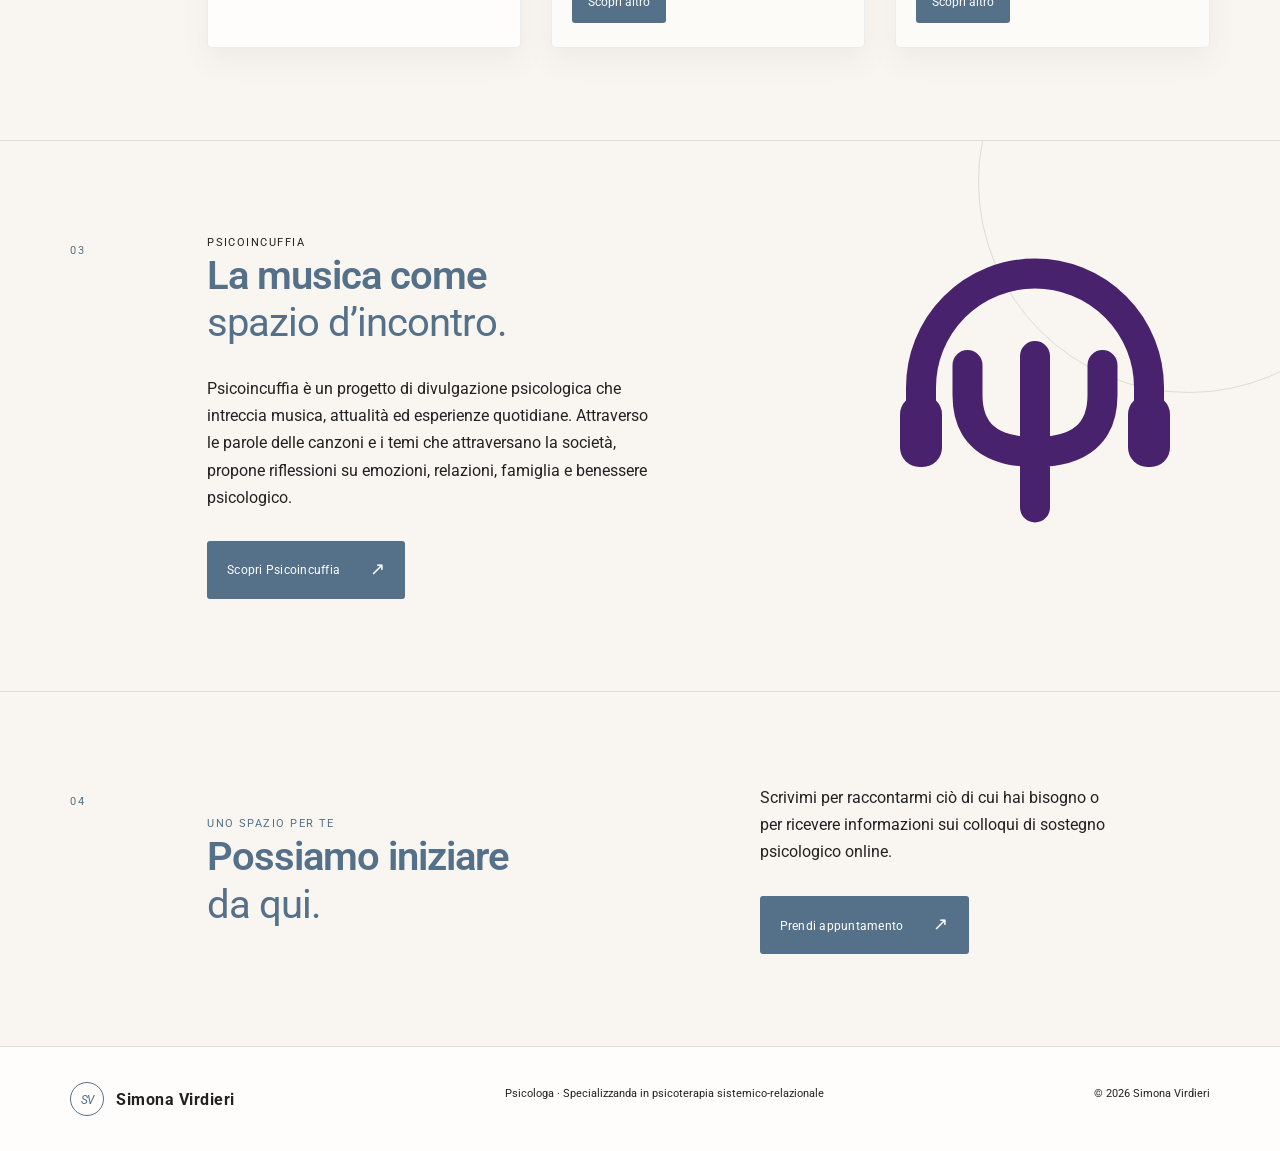
==== commit 19d4d086: "Ensure proper spacing in Psicoincuffia teaser and refresh stylesheet" ====
--- a/index.html
+++ b/index.html
@@ -9,7 +9,7 @@
   <link rel="preconnect" href="https://fonts.googleapis.com">
   <link rel="preconnect" href="https://fonts.gstatic.com" crossorigin>
   <link href="https://fonts.googleapis.com/css2?family=Roboto:ital,wght@0,400;0,500;0,600;0,700;1,400;1,500&display=swap" rel="stylesheet">
-  <link rel="stylesheet" href="styles.css?v=4" />
+  <link rel="stylesheet" href="styles.css?v=5" />
 </head>
 <body>
   <header class="site-header">
@@ -37,7 +37,7 @@
 
     <section class="numbered-section sand" id="articoli-preview"><div class="section-number">02</div><div class="section-content block"><div class="split-heading"><div><p class="eyebrow">Articoli</p><h2>Parole per<br><em>orientarsi.</em></h2></div><a class="text-link desktop-link" href="articoli.html">Vedi tutti gli articoli <span>↗</span></a></div><div class="article-grid"><article class="article-card"><div class="article-image image-quiet"><span>01</span></div><p class="meta">Relazioni · 10.10.2026</p><h3>Trauma e genitorialità</h3><a href="articoli.html#domande" class="read-more">Scopri altro</a></article><article class="article-card"><div class="article-image image-window"><span>02</span></div><p class="meta">Emozioni · 26.10.2026</p><h3>Complesso di superiorità</h3><a href="articoli.html#corpo" class="read-more">Scopri altro</a></article><article class="article-card"><div class="article-image image-hands"><span>03</span></div><p class="meta">Famiglia · 07.11.2026</p><h3>Le eredità invisibili che ci accompagnano</h3><a href="articoli.html#eredita" class="read-more">Scopri altro</a></article></div><a class="text-link mobile-link" href="articoli.html">Vedi tutti gli articoli <span>↗</span></a></div></section>
 
-    <section class="numbered-section project-preview"><div class="section-number">03</div><div class="section-content project-layout"><div><p class="eyebrow">Psicoincuffia</p><h2><span class="Psicoincuffia-title-line">La musica come</span><span class="Psicoincuffia-title-line"><em>spazio d’incontro.</em></span></h2><p class="wide-copy">Psicoincuffia è un progetto di divulgazione psicologica che intreccia musica, attualità ed esperienze quotidiane. Attraverso le parole delle canzoni e i temi che attraversano la società, propone riflessioni su emozioni, relazioni, famiglia e benessere psicologico.</p><a class="button button-dark" href="progetto.html">Scopri Psicoincuffia <span>↗</span></a></div><div class="project-mark home-project-mark"><img class="project-logo" src="Avatar.svg?v=3" alt="Logo Psicoincuffia"></div></div></section>
+    <section class="numbered-section project-preview"><div class="section-number">03</div><div class="section-content project-layout"><div><p class="eyebrow">Psicoincuffia</p><h2><span class="Psicoincuffia-title-line">La musica come</span> <span class="Psicoincuffia-title-line"><em>spazio d’incontro.</em></span></h2><p class="wide-copy">Psicoincuffia è un progetto di divulgazione psicologica che intreccia musica, attualità ed esperienze quotidiane. Attraverso le parole delle canzoni e i temi che attraversano la società, propone riflessioni su emozioni, relazioni, famiglia e benessere psicologico.</p><a class="button button-dark" href="progetto.html">Scopri Psicoincuffia <span>↗</span></a></div><div class="project-mark home-project-mark"><img class="project-logo" src="Avatar.svg?v=3" alt="Logo Psicoincuffia"></div></div></section>
 
     <section class="numbered-section contact-band"><div class="section-number">04</div><div class="section-content contact-layout"><div><p class="eyebrow">Uno spazio per te</p><h2>Possiamo iniziare<br><em>da qui.</em></h2></div><div><p>Scrivimi per raccontarmi ciò di cui hai bisogno o per ricevere informazioni sui colloqui di sostegno psicologico online.</p><a class="button button-dark" href="appuntamento.html">Prendi appuntamento <span>↗</span></a></div></div></section>
   </main>
--- a/styles.css
+++ b/styles.css
@@ -327,19 +327,19 @@
 
 /* ================================================================
    ANTEPRIMA 2026 — identità professionale (esclusa Psicoincuffia)
-   Palette crema / salvia / rosa cipria / marrone. Roboto su tutte
+   Palette crema e blu polvere, con accenti azzurro tenue. Roboto su tutte
    le pagine professionali. Non toccare i selettori .project-site.
    ================================================================ */
 body:not(.project-site) {
-  --ink: #795c49;
-  --muted: #46594a;
+  --ink: #55718a;
+  --muted: #536677;
   --cream: #f9f5f0;
-  --sand: #d8e3d0;
-  --sage: #d8e3d0;
-  --line: rgba(121,92,73,.19);
-  --pastel-green: #d8e3d0;
-  --deep-green: #795c49;
-  --mid-green: #d8e3d0;
+  --sand: #f9f5f0;
+  --sage: #dce8f1;
+  --line: rgba(85,113,138,.19);
+  --pastel-green: #dce8f1;
+  --deep-green: #55718a;
+  --mid-green: #dce8f1;
   --serif: 'Roboto', Arial, sans-serif;
   --sans: 'Roboto', Arial, sans-serif;
   background: var(--cream);
@@ -356,7 +356,7 @@
 body:not(.project-site) .quote,
 body:not(.project-site) .social-card strong {
   font-family: 'Roboto', Arial, sans-serif;
-  color: #795c49;
+  color: #55718a;
   letter-spacing: -.025em;
 }
 body:not(.project-site) h1,
@@ -395,25 +395,25 @@
 body:not(.project-site) .main-nav {color: #222;}
 body:not(.project-site) .eyebrow,
 body:not(.project-site) .meta,
-body:not(.project-site) .section-number {color: #795c49;}
+body:not(.project-site) .section-number {color: #55718a;}
 body:not(.project-site) .site-header .nav-cta {
-  color: #795c49;
-  border-color: #795c49;
-}
-body:not(.project-site) .site-header .nav-cta:hover {background: #795c49; color: #fff;}
+  color: #55718a;
+  border-color: #55718a;
+}
+body:not(.project-site) .site-header .nav-cta:hover {background: #55718a; color: #fff;}
 body:not(.project-site) .button-dark,
 body:not(.project-site) .read-more {
-  background: #795c49;
+  background: #55718a;
   color: #fff;
   border-radius: 3px;
 }
 body:not(.project-site) .button-dark:hover,
-body:not(.project-site) .read-more:hover {background: #5e4434; color: #fff;}
+body:not(.project-site) .read-more:hover {background: #405c75; color: #fff;}
 body:not(.project-site) .button-light {
-  border-color: #795c49;
-  color: #795c49;
-}
-body:not(.project-site) .button-light:hover {background: #795c49; color: #fff;}
+  border-color: #55718a;
+  color: #55718a;
+}
+body:not(.project-site) .button-light:hover {background: #55718a; color: #fff;}
 body:not(.project-site) .hero,
 body:not(.project-site) .home-hero {
   background: #f9f5f0;
@@ -426,35 +426,44 @@
   gap: 5vw;
 }
 body:not(.project-site) .home-hero .eyebrow,
-body:not(.project-site) .home-hero .hero-name {color: #795c49;}
+body:not(.project-site) .home-hero .hero-name {color: #55718a;}
 body:not(.project-site) .home-hero .hero-intro {color: #222; max-width: 480px;}
 body:not(.project-site) .home-hero h1 {max-width: 650px;}
+/* Desktop: fotografia più interna, senza essere tagliata a destra. */
+@media (min-width: 761px) {
+  body:not(.project-site) .home-hero .hero-art {transform: translateX(-1.5vw);}
+}
+/* Due righe distinte nella presentazione di Psicoincuffia in home. */
+body:not(.project-site) .project-preview .Psicoincuffia-title-line {
+  display: block;
+  white-space: normal;
+}
 body:not(.project-site) .hero-art {height: 460px;}
 body:not(.project-site) .hero-photo {
   border-color: #fffdfb;
-  box-shadow: 0 20px 50px rgba(121,92,73,.15);
+  box-shadow: 0 20px 50px rgba(85,113,138,.15);
   filter: saturate(.92);
 }
-body:not(.project-site) .orb-one {background: #d8e3d0; opacity: .94;}
-body:not(.project-site) .orb-two {background: rgba(239,203,214,.55); border-color: #efcbd6;}
-body:not(.project-site) .line-art {color: #efcbd6;}
+body:not(.project-site) .orb-one {background: #dce8f1; opacity: .75;}
+body:not(.project-site) .orb-two {background: rgba(220,232,241,.35); border-color: #c8d9e6;}
+body:not(.project-site) .line-art {color: #dce8f1;}
 body:not(.project-site) .numbered-section {padding-top: 92px; padding-bottom: 92px;}
 body:not(.project-site) .numbered-section#approccio-preview,
-body:not(.project-site) .numbered-section.project-preview {background: #fffdfb;}
-body:not(.project-site) .numbered-section#articoli-preview {background: #d8e3d0;}
-body:not(.project-site) .contact-band {background: #f1e2e6;}
+body:not(.project-site) .numbered-section.project-preview {background: #f9f5f0;}
+body:not(.project-site) .numbered-section#articoli-preview {background: #f9f5f0;}
+body:not(.project-site) .contact-band {background: #f9f5f0;}
 body:not(.project-site) .section-text,
 body:not(.project-site) .wide-copy,
 body:not(.project-site) .contact-layout > div:last-child {color: #222;}
 body:not(.project-site) .article-card {
   background: #fffdfb;
-  border: 1px solid rgba(121,92,73,.11);
+  border: 1px solid rgba(85,113,138,.11);
   border-radius: 5px;
-  box-shadow: 0 12px 28px rgba(121,92,73,.07);
+  box-shadow: 0 12px 28px rgba(85,113,138,.07);
   overflow: hidden;
 }
-body:not(.project-site) .article-card:nth-child(2) {background: #faf1f3;}
-body:not(.project-site) .article-card:nth-child(3) {background: #f9f5f0;}
+body:not(.project-site) .article-card:nth-child(2) {background: #fdfbf8;}
+body:not(.project-site) .article-card:nth-child(3) {background: #fdfbf8;}
 body:not(.project-site) .project-preview .eyebrow,
 body:not(.project-site) .project-preview .wide-copy {color: #222;}
 body:not(.project-site) .home-project-mark .project-logo {filter: none; mix-blend-mode: normal;}
@@ -467,31 +476,31 @@
 body:not(.project-site) .inner-section p,
 body:not(.project-site) .article-page-intro p {color: #222;}
 body:not(.project-site) .inner-section {padding: 84px 10%;}
-body:not(.project-site) .white-section {background: #fffdfb;}
-body:not(.project-site) .sand {background: #d8e3d0;}
+body:not(.project-site) .white-section {background: #f9f5f0;}
+body:not(.project-site) .sand {background: #f9f5f0;}
 body:not(.project-site) .principle {
   background: #f9f5f0;
-  border: 1px solid rgba(121,92,73,.13);
+  border: 1px solid rgba(85,113,138,.13);
   border-radius: 6px;
-  box-shadow: 0 12px 25px rgba(121,92,73,.05);
-}
-body:not(.project-site) .principle:nth-child(2) {background: #eaf0e5;}
-body:not(.project-site) .principle:nth-child(3) {background: #f6e9ed;}
+  box-shadow: 0 12px 25px rgba(85,113,138,.05);
+}
+body:not(.project-site) .principle:nth-child(2) {background: #fdfbf8;}
+body:not(.project-site) .principle:nth-child(3) {background: #fdfbf8;}
 body:not(.project-site) .principle strong {font-size: 1.45rem; font-weight: 600;}
 body:not(.project-site) .contact-page {
   background: #f9f5f0;
   padding: 90px 10%;
   gap: 8%;
 }
-body:not(.project-site) .contact-page .contact-space {color: #795c49;}
+body:not(.project-site) .contact-page .contact-space {color: #55718a;}
 body:not(.project-site) .contact-details {
   padding: 34px;
   background: #fffdfb;
-  border: 1px solid rgba(121,92,73,.15);
+  border: 1px solid rgba(85,113,138,.15);
   border-radius: 12px;
-  box-shadow: 0 20px 42px rgba(121,92,73,.06);
-}
-body:not(.project-site) .detail small {color: #795c49;}
+  box-shadow: 0 20px 42px rgba(85,113,138,.06);
+}
+body:not(.project-site) .detail small {color: #55718a;}
 body:not(.project-site) .detail a {font-family: 'Roboto', Arial, sans-serif; font-size: 1.12rem;}
 body:not(.project-site) .article-detail {background: #f9f5f0;}
 body:not(.project-site) .article-detail .detail-content p {color: #222;}
@@ -509,7 +518,7 @@
   top: -135px;
   width: 320px;
   height: 320px;
-  background: #efcbd6;
+  background: #dce8f1;
   border-radius: 48% 52% 65% 35% / 55% 40% 60% 45%;
   opacity: .56;
   transform: rotate(-15deg);
@@ -537,23 +546,23 @@
   align-items: start;
   padding: 36px 42px;
   background: #fffdfb;
-  border: 1px solid rgba(121,92,73,.13);
-  border-left: 5px solid #d8e3d0;
+  border: 1px solid rgba(85,113,138,.13);
+  border-left: 4px solid #b8cdda;
   border-radius: 7px 32px 7px 25px;
-  box-shadow: 0 9px 23px rgba(121,92,73,.04);
+  box-shadow: 0 9px 23px rgba(85,113,138,.04);
   transition: transform .35s ease, box-shadow .35s ease, border-color .35s ease;
 }
 body:not(.project-site) .article-list .full-article:nth-of-type(2) {
-  background: #f9eff2;
-  border-left-color: #efcbd6;
+  background: #fdfbf8;
+  border-left-color: #b8cdda;
 }
 body:not(.project-site) .article-list .full-article:nth-of-type(3) {
-  background: #eff3ea;
-  border-left-color: #bdcfb4;
+  background: #fdfbf8;
+  border-left-color: #b8cdda;
 }
 body:not(.project-site) .article-list .full-article:hover {
   transform: translateY(-6px);
-  box-shadow: 0 18px 32px rgba(121,92,73,.1);
+  box-shadow: 0 18px 32px rgba(85,113,138,.1);
 }
 body:not(.project-site) .article-list .full-article .meta {
   display: block;
@@ -567,7 +576,7 @@
   margin: 7px 0 15px;
 }
 body:not(.project-site) .article-list .full-article p {max-width: 720px; color: #222; line-height: 1.75;}
-body:not(.project-site) .article-list .full-article .text-link {margin-top: 16px; color: #795c49;}
+body:not(.project-site) .article-list .full-article .text-link {margin-top: 16px; color: #55718a;}
 @media (max-width: 760px) {
   body:not(.project-site) .home-hero {min-height: auto; padding: 64px 6%;}
   body:not(.project-site) .hero-art {height: 320px;}
